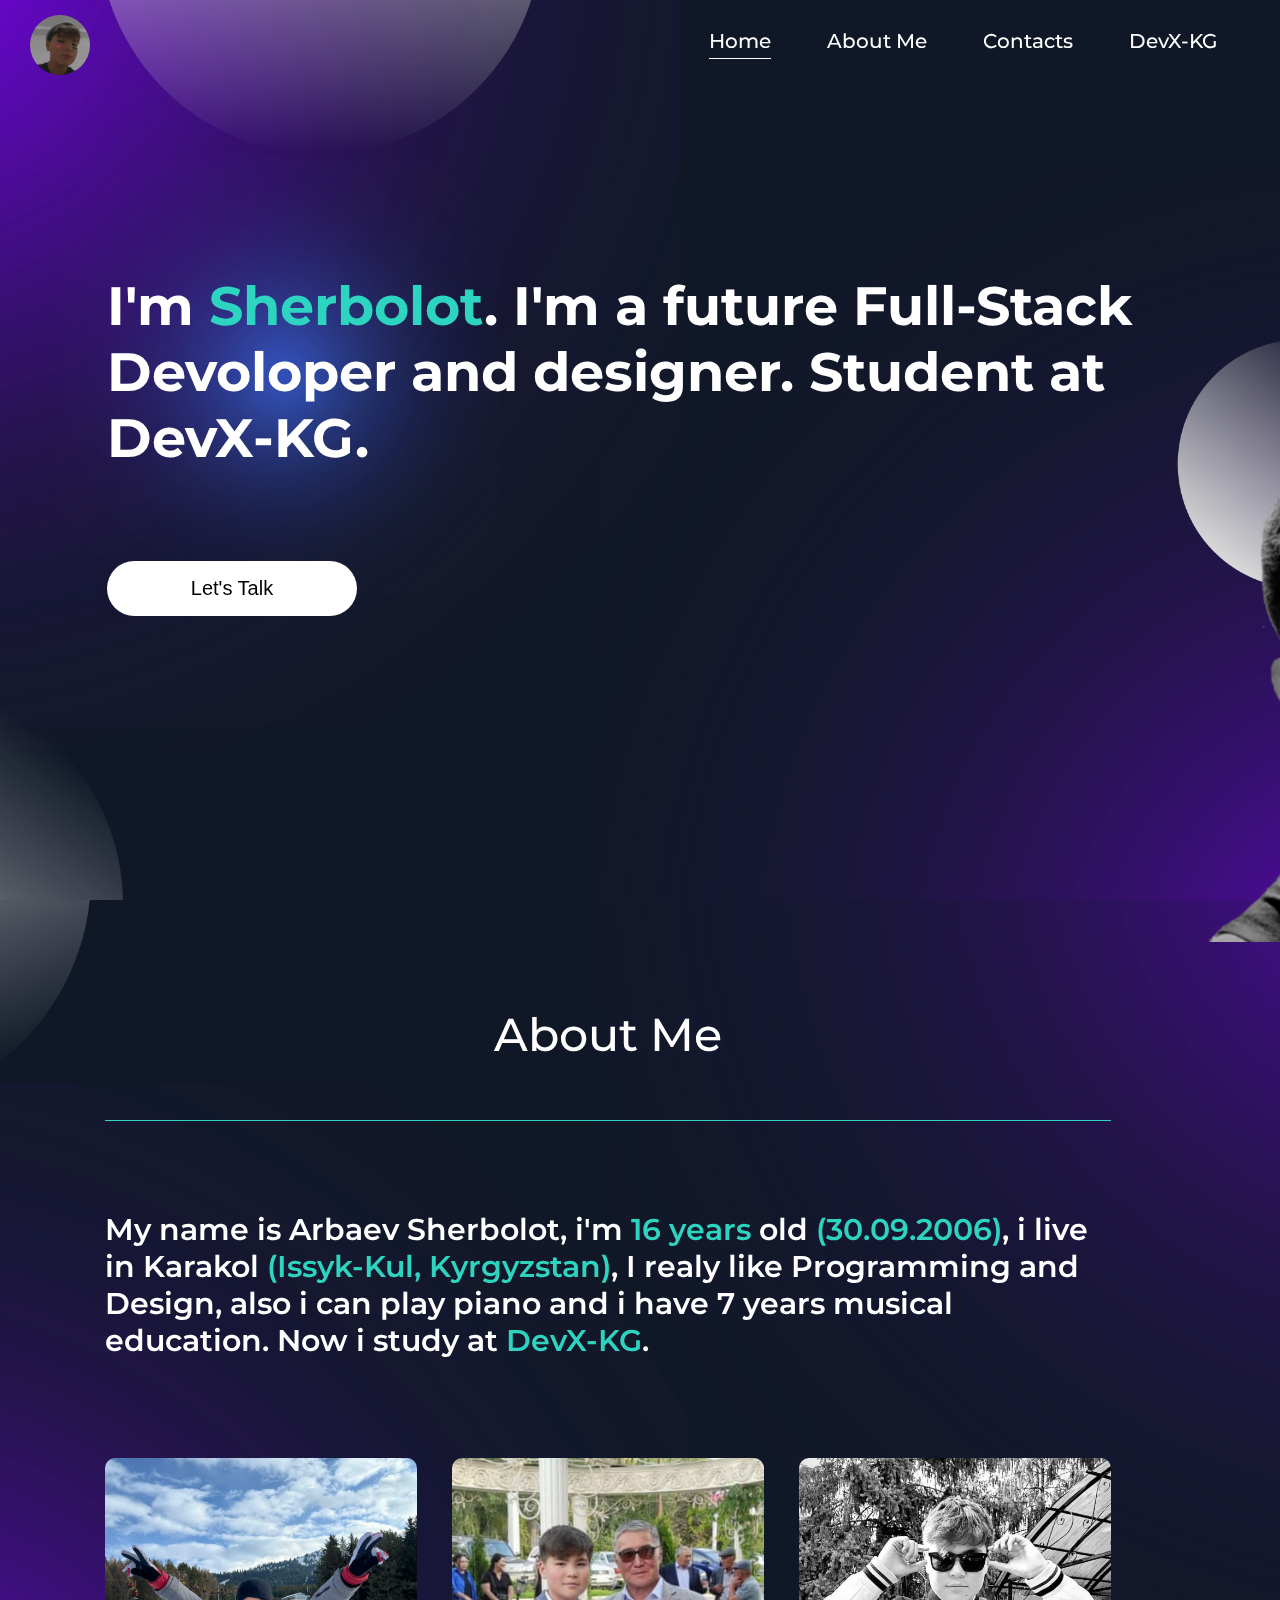
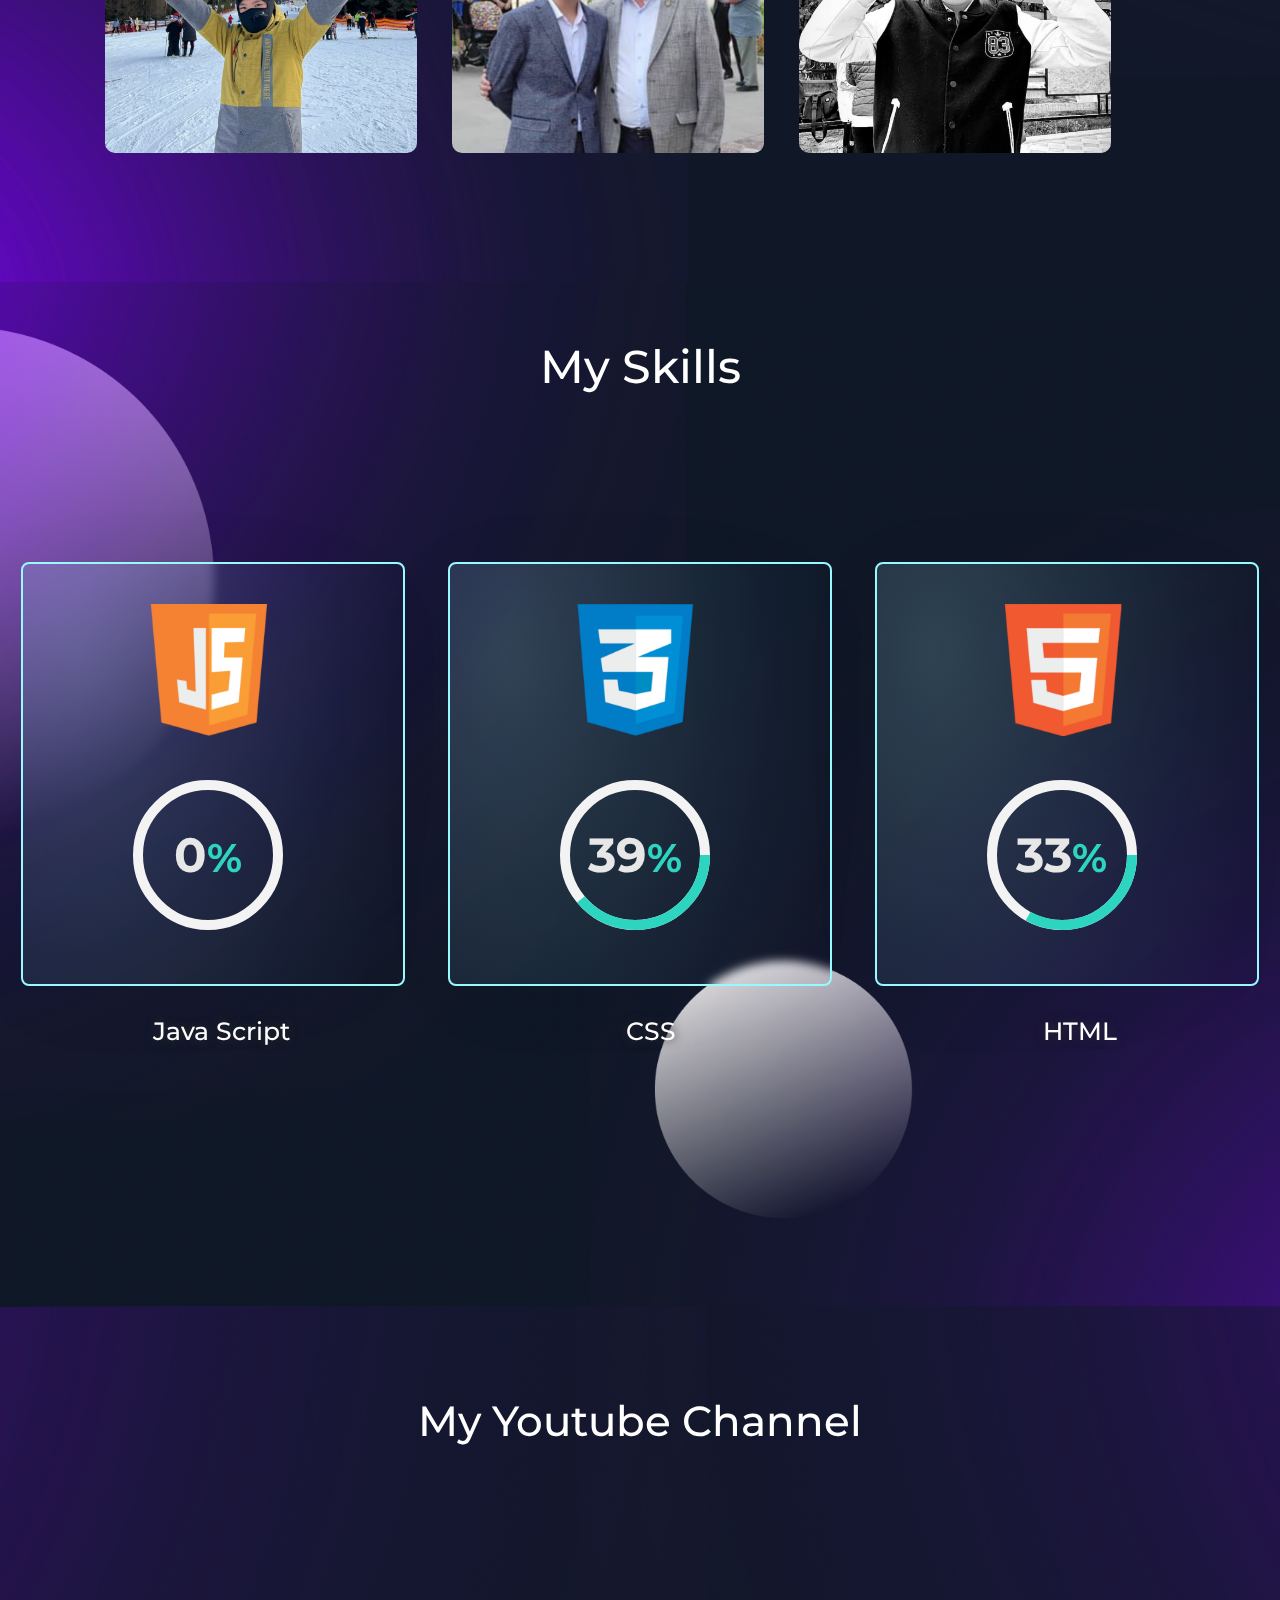
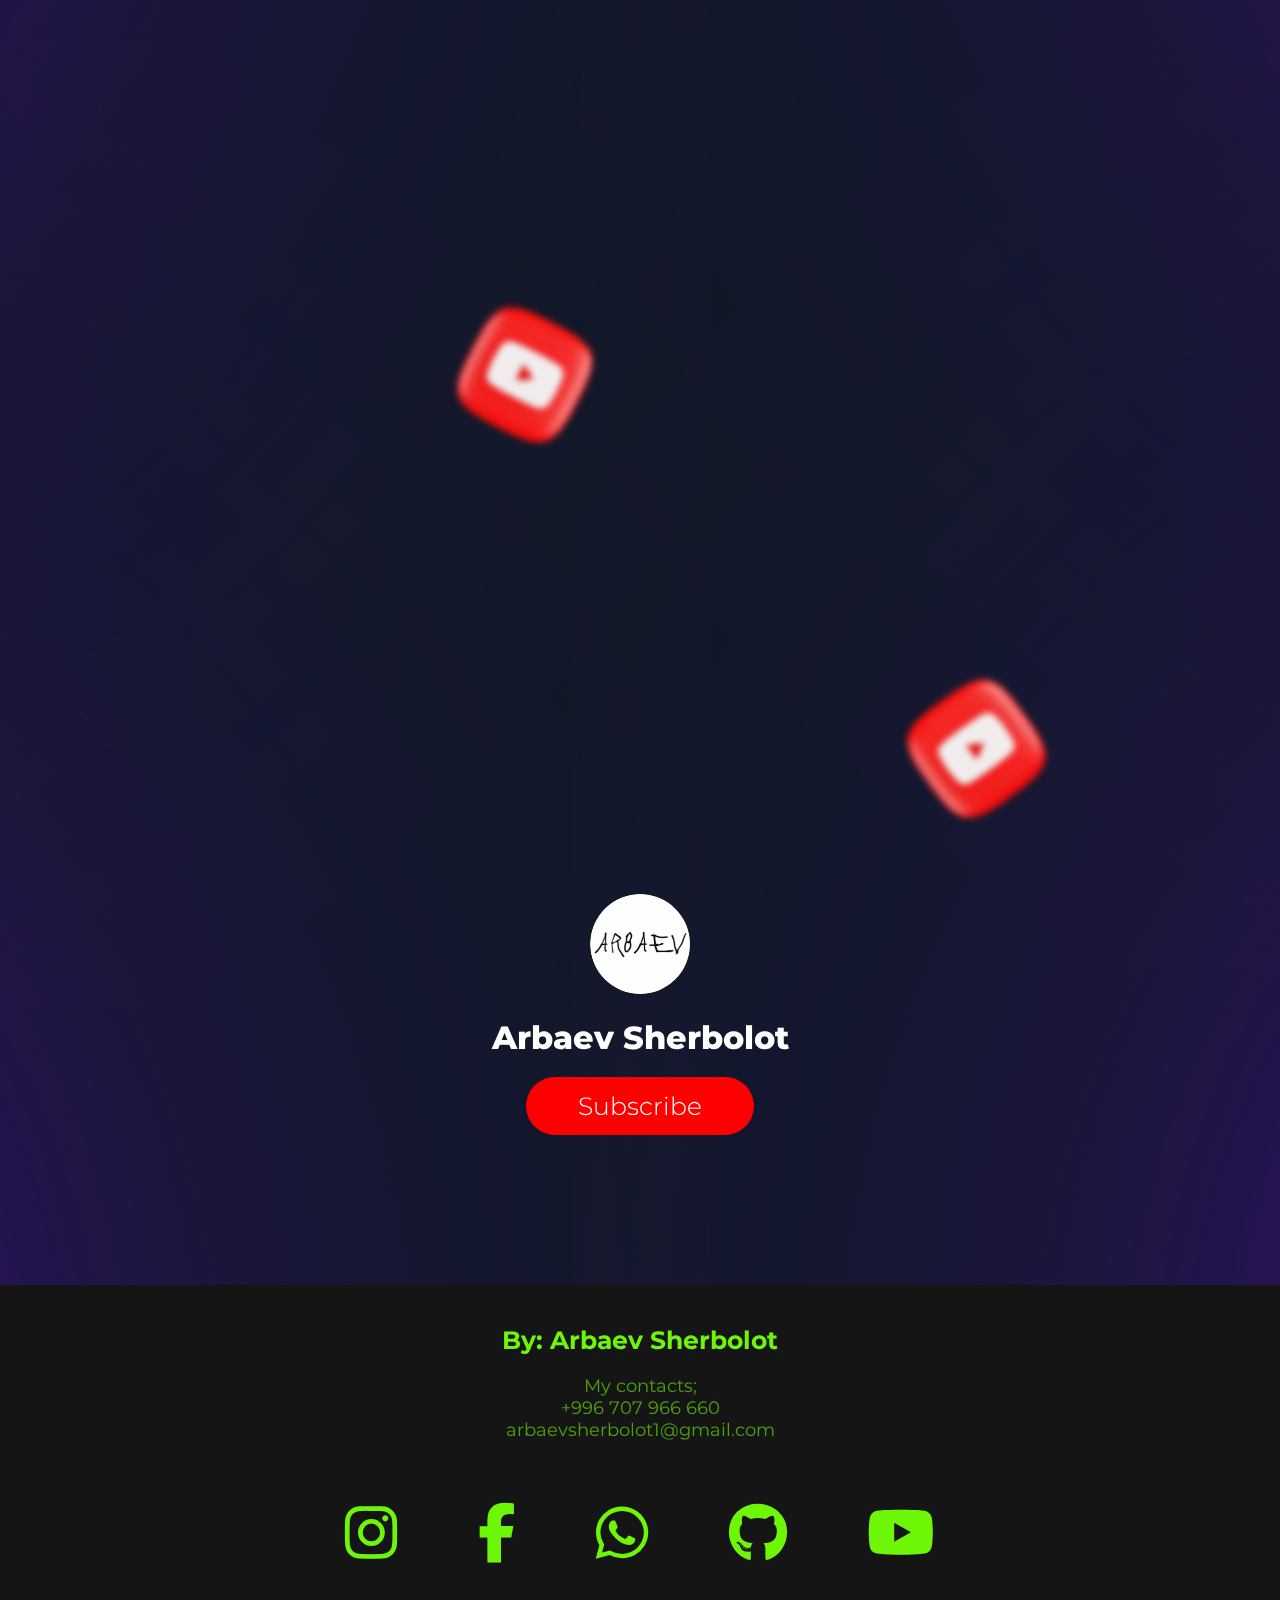
==== index.html @ b813a9f0 "alll" ====
<!DOCTYPE html>
<html lang="en">
  <head>
    <meta charset="UTF-8" />
    <meta http-equiv="X-UA-Compatible" content="IE=edge" />
    <meta name="viewport" content="width=device-width, initial-scale=1.0" />
    <title>HW-7/8</title>
    <link rel="preconnect" href="https://fonts.googleapis.com" />
    <link rel="preconnect" href="https://fonts.gstatic.com" crossorigin />
    <link
      href="https://fonts.googleapis.com/css2?family=Montserrat:wght@700&display=swap"
      rel="stylesheet" />
    <link rel="preconnect" href="https://fonts.googleapis.com" />
    <link rel="preconnect" href="https://fonts.gstatic.com" crossorigin />
    <link
      href="https://fonts.googleapis.com/css2?family=Montserrat&display=swap"
      rel="stylesheet" />
    <link rel="stylesheet" href="./Style.css" />
    <link
      rel="stylesheet"
      href="https://cdnjs.cloudflare.com/ajax/libs/font-awesome/6.2.0/css/all.min.css" />
      <link rel="website icon" type="png" href="./WebIcon.png">
  </head>
  <body>
    <main>
      <!-- Home Page -->
      <div class="home">
        <header class="header">
          <nav class="navbar">
            <a href="https://devx.kg/"
              ><img
                src="./About-img.jpg"
                class="logo-home"
                alt="Logo"
                width="60"
            /></a>
            <div class="burger-menu">
              <nav class="navigationBar">
                <div class="menuButton">
                  <div class="line"></div>
                  <div class="line"></div>
                  <div class="line"></div>
                  <div class="menu">
                    <ul>
                      <li><a href="#about">About Me</a></li>
                      <li><a href="./contacts.html">Contacts</a></li>
                      <li><a href="https://devx.kg/">DevX-KG</a></li>
                    </ul>
                  </div>
                </div>
              </nav>
            </div>
            <div class="menu2">
              <ul>
                <li><a id="Home" href="#">Home</a></li>
                <li><a href="#about">About Me</a></li>
                <li><a href="./contacts.html">Contacts</a></li>
                <li><a href="https://devx.kg/">DevX-KG</a></li>
              </ul>
            </div>
          </nav>
        </header>
        <div class="content">
          <h1>
            I'm <span>Sherbolot</span>. I'm a future Full-Stack <br />
            Devoloper and designer. Student at DevX-KG.
          </h1>
          <a href="https://wa.me/996707966660"
            ><button class="content-btn" type="button">Let's Talk</button></a
          >
        </div>
        <div class="SHER"><img src="./SHER-home.png" alt="SHER" /></div>
      </div>
      <!-- About section -->
      <section id="about" class="about">
        <div class="main-about">
          <div class="about-text">
            <h2>About Me</h2>
            <p>
              My name is Arbaev Sherbolot, i'm <span> 16 years</span> old
              <span> (30.09.2006)</span>, i live in Karakol
              <span> (Issyk-Kul, Kyrgyzstan)</span>, I realy like Programming
              and Design, also i can play piano and i have 7 years musical
              education. Now i study at <span> DevX-KG</span>.
            </p>
            <div class="about-card">
              <div class="card-about">
                <img src="./About-card-1.jpg" alt="1" width="312" />
              </div>

              <div class="card-reverse">
                <img src="./About-card-2.jpg" alt="2" width="312" />
              </div>

              <div class="card-about">
                <img src="./About-card-3.jpg" alt="3" width="312" />
              </div>
            </div>
          </div>
        </div>
      </section>
      <!-- Our service section-->
      <div class="container">
        <h2 class="Skills-h2">My Skills</h2>
        <div class="boxes">
          <div class="box">
            <div class="icon-box"><img src="./Card-1.png" alt="B1" /></div>

            <div class="percent">
              <svg>
                <circle cx="70" cy="70" r="70"></circle>
                <circle cx="70" cy="70" r="70"></circle>
              </svg>
              <div class="number">
                <h2>0<span class="percent-span">%</span></h2>
              </div>
            </div>
          </div>
          <div class="box">
            <div class="icon-box"><img src="./Card-2.png" alt="B2" /></div>
            <div class="percent-2">
              <svg>
                <circle cx="70" cy="70" r="70"></circle>
                <circle cx="70" cy="70" r="70"></circle>
              </svg>
              <div class="number">
                <h2>39<span class="percent-span">%</span></h2>
              </div>
            </div>
          </div>
          <div class="box">
            <div class="icon-box"><img src="./Card-3.png" alt="B3" /></div>
            <div class="percent-3">
              <svg>
                <circle cx="70" cy="70" r="70"></circle>
                <circle cx="70" cy="70" r="70"></circle>
              </svg>
              <div class="number">
                <h2>33<span class="percent-span">%</span></h2>
              </div>
            </div>
          </div>
        </div>
        <div class="box-title">
          <h1 class="BoxT-1">Java Script</h1>
          <h1 class="BoxT-2">CSS</h1>
          <h1 class="BoxT-3">HTML</h1>
        </div>
      </div>
      <!-- Youtube-video Section-->
      <section class="youtube">
        <div class="title-youtube"><h2>My youtube channel</h2></div>
        <div class="video-youtube">
          <iframe
            width="560"
            height="305"
            src="https://www.youtube.com/embed/P5Ilc4d3ylo"
            title="YouTube video player"
            frameborder="0"
            allow="accelerometer; autoplay; clipboard-write; encrypted-media; gyroscope; picture-in-picture"
            allowfullscreen>
          </iframe>
          <iframe
            width="540"
            height="305"
            src="https://www.youtube.com/embed/CfHSdW8OrgI"
            title="YouTube video player"
            frameborder="0"
            allow="accelerometer; autoplay; clipboard-write; encrypted-media; gyroscope; picture-in-picture"
            allowfullscreen></iframe>
        </div>
        <div class="account-youtube">
          <div class="logo-youtube">
            <img src="./YouTube-Logo.png" alt="" />
          </div>
          <h1>Arbaev Sherbolot</h1>
          <div class="subscribe">
            <a
              href="https://www.youtube.com/channel/UC79A2lzPbfvypsQNkQ20J0g/videos"
              >Subscribe</a
            >
          </div>
        </div>
      </section>
      <!-- Footer end -->
      <footer>
        <div class="footer-content">
          <div class="footer-title">
            <h2>By: Arbaev Sherbolot</h2>
            <p>
              My contacts; <br />
              +996 707 966 660 <br />
              arbaevsherbolot1@gmail.com
            </p>
          </div>
          <div class="social-media">
            <a href="https://www.instagram.com/thearbaev/"
              ><i class="fab fa-instagram"></i
            ></a>
            <a href="https://www.facebook.com/sherbolot.arbaev/"
              ><i class="fab fa-facebook-f"></i
            ></a>
            <a href="https://wa.me/996707966660"
              ><i class="fab fa-whatsapp"></i
            ></a>
            <a href="https://github.com/Sherbo1ot"
              ><i class="fab fa-github"></i
            ></a>
            <a
              href="https://www.youtube.com/channel/UC79A2lzPbfvypsQNkQ20J0g/videos"
              ><i class="fab fa-youtube"></i
            ></a>
          </div>
        </div>
      </footer>
    </main>
  </body>
</html>
---- Style.css ----
::-webkit-scrollbar {
  width: 10px
}

::-webkit-scrollbar-track {
  background-color: #212529;
  box-shadow: 0px 5px 10px red
}

::-webkit-scrollbar-thumb {
  background: linear-gradient(to bottom, rgb(139, 68, 255), #11d9bb);
  border-radius: 10px;
}

* {
  margin: 0;
  padding: 0;
}

html {
  overflow-y: scroll;
  scroll-behavior: smooth;
}

main {
  flex-wrap: wrap;
  box-sizing: border-box;
  margin: 0 auto;
}

.home {
  width: 100%;
  height: 100vh;
  background-image: url(./BG.jpg);
  background-position: center;
  background-repeat: no-repeat;
  background-size: cover;
}

.logo-home {
  border-radius: 50%;
  position: fixed;
  top: 15px;
  left: 30px;
  z-index: 1000;
}

.menu2 {
  font-family: 'Montserrat';
  font-style: normal;
  font-weight: 500;
  font-size: 24px;
}

#Home {
  border-bottom: 1px solid white;
  padding-bottom: 5px;
}

.header {
  overflow: hidden;
  width: 100%;
  position: relative;
}

.SHER {
  position: absolute;
  left: 1070px;
  top: 342px;
}

.SHER img {
  width: 600px;
  height: 600px;

}

nav {
  display: flex;
  align-items: center;
  justify-content: space-between;
  padding-top: 15px;
  padding-bottom: 15px;
  padding-left: 5%;
  padding-right: 3%;
}

nav ul li {
  list-style-type: none;
  display: inline-block;
  padding: 10px 25px;
}

nav ul li a {
  text-decoration: none;
  border-bottom: none;
  text-transform: capitalize;
  color: white;
  font-size: 20px;
  transition: .6s;
}

nav ul li a:hover {
  color: rgba(45, 212, 191, 1);
  border-bottom: 1px solid rgba(45, 212, 191, 1);
}

.content {
  position: absolute;
  left: 107px;
  top: 273px;
  width: 1097px;
  height: 140px;
  flex-wrap: wrap;
  flex-direction: column;
}

.content h1 {
  color: white;
  font-size: 54px;
  font-family: 'Montserrat';
  line-height: 66px;
  font-weight: 700;
}

.content-btn {
  margin-top: 90px;
  background-color: #fff;
  width: 250px;
}

.content-btn a {
  text-decoration: none;
  font-size: 28px;
  color: #000;
}

.about {
  width: 100%;
  height: 982px;
  background-image: url(./BG-About.jpg);
  background-position: center;
  background-repeat: no-repeat;
  background-size: cover;
  background-color: rgb(41, 41, 41);
}

.logo-man {
  width: 300px;
  height: auto;
  border-radius: 50%;
  margin-bottom: 20px;
}

.main-about {
  max-width: 95%;
  display: flex;
  align-items: center;
  justify-content: center;
  flex-direction: column;
}

.about-text h2 {
  color: white;
  margin-top: 100px;
  margin-bottom: 90px;
  font-size: 46px;
  line-height: 70px;
  font-family: 'Montserrat';
  font-weight: 500;
  text-align: center;
  text-transform: capitalize;
  padding-bottom: 50px;
  border-bottom: 0.3px solid #2DD4BF;
}

.about-text p {
  width: 1006px;
  height: 157px;
  color: white;
  font-size: 30px;
  font-family: 'Montserrat';
  font-weight: 600;
}

.about-card {
  padding-top: 90px;
  display: flex;
  justify-content: space-between;
  flex-wrap: wrap;
}

.Skills-h2 {
  color: white;
  margin-bottom: 100px;
  font-size: 46px;
  line-height: 70px;
  font-family: 'Montserrat';
  font-weight: 500;
  text-align: center;
  text-transform: capitalize;
  padding-top: 50px;
}

.card-reverse img {
  border-radius: 10px;
  animation-direction: alternate-reverse;
  animation-name: SHER;
  animation-iteration-count: infinite;
  animation-duration: 1s;
}

.card-about img {
  border-radius: 10px;
  animation-direction: alternate;
  animation-name: SHER;
  animation-iteration-count: infinite;
  animation-duration: 1s;
}

@keyframes SHER {
  0% {
    transform: translateY(-10%);
  }

  25% {
    transform: translateY(-7%);
  }

  50% {
    transform: translateY(-5%);
  }

  75% {
    transform: translateY(-3%);
  }

  100% {
    transform: translateY(-0);
  }
}

button {
  color: black;
  text-decoration: none;
  border-radius: 30px;
  border: 2px solid transparent;
  padding: 14px 30px;
  font-size: 20px;
  transition: .5s;
}

button:hover {
  background-color: transparent;
  border: 2px solid rgba(45, 212, 191, 1);
  cursor: pointer;
  color: white;
}

.container {
  background-image: url(./BG-BOXES.png);
  background-position: center;
  background-repeat: no-repeat;
  background-size: cover;
}

.boxes {
  display: flex;
  justify-content: space-around;
  align-items: center;
  flex-wrap: wrap;
}

.box {
  width: 300px;
  height: 350px;
  margin-top: 60px;
  padding: 10px 40px 60px;
  transition: 1s;
  background: radial-gradient(90.16% 143.01% at 15.32% 21.04%, rgba(165, 239, 255, 0.2) 0%, rgba(110, 191, 244, 0.0447917) 77.08%, rgba(70, 144, 213, 0) 100%);
  background-blend-mode: overlay, normal;
  filter: drop-shadow(2px 16px 50px rgba(0, 0, 0, 0.09));
  backdrop-filter: blur(5px);
  border: 2px solid rgba(152, 249, 255, 1);
  border-radius: 8px;
  position: relative;
}

.box:hover {
  box-shadow: 0 0 50px rgb(255, 0, 255);
}

.box .percent {
  position: relative;
  width: 150px;
  height: 150px;
  margin-left: 70px;
  margin-top: 40px;
}

.box .percent svg {
  position: relative;
  width: 150px;
  height: 150px;
}

.box .percent svg circle {
  width: 150px;
  height: 150px;
  fill: none;
  stroke-width: 10;
  stroke: #000;
  transform: translate(5px, 5px);
  stroke-dasharray: 440;
  stroke-dashoffset: 440;
}

.box .percent svg circle:nth-child(1) {
  stroke-dashoffset: 0;
  stroke: #f3f3f3;

}

.box .percent svg circle:nth-child(2) {
  stroke-dashoffset: calc(440 - (440 * 0) / 100);
  stroke: rgba(45, 212, 191, 1);
}

.box .percent .number {
  position: absolute;
  top: 0;
  left: 0;
  width: 100%;
  height: 100%;
  display: flex;
  justify-content: center;
  align-items: center;
  color: rgb(231, 231, 231);
}

.box .percent .number h2 {
  font-size: 48px;
  font-family: 'Montserrat';
}

.percent-span {
  font-size: 40px;
  color: rgba(45, 212, 191, 1);
}


.box .percent-2 {
  position: relative;
  width: 150px;
  height: 150px;
  margin-left: 70px;
  margin-top: 40px;
}

.box .percent-2 svg {
  position: relative;
  width: 150px;
  height: 150px;
}

.box .percent-2 svg circle {
  width: 150px;
  height: 150px;
  fill: none;
  stroke-width: 10;
  stroke: #000;
  transform: translate(5px, 5px);
  stroke-dasharray: 440;
  stroke-dashoffset: 440;
}

.box .percent-2 svg circle:nth-child(1) {
  stroke-dashoffset: 0;
  stroke: #f3f3f3;

}

.box .percent-2 svg circle:nth-child(2) {
  stroke-dashoffset: calc(440 - (440 * 39) / 100);
  stroke: rgba(45, 212, 191, 1);
}

.box .percent-2 .number {
  position: absolute;
  top: 0;
  left: 0;
  width: 100%;
  height: 100%;
  display: flex;
  justify-content: center;
  align-items: center;
  color: rgb(231, 231, 231);
}

.box .percent-2 .number h2 {
  font-size: 48px;
  font-family: 'Montserrat';
}

.percent-2-span {
  font-size: 40px;
  color: rgba(45, 212, 191, 1);
}


.box .percent-3 {
  position: relative;
  width: 150px;
  height: 150px;
  margin-left: 70px;
  margin-top: 40px;
}

.box .percent-3 svg {
  position: relative;
  width: 150px;
  height: 150px;
}

.box .percent-3 svg circle {
  width: 150px;
  height: 150px;
  fill: none;
  stroke-width: 10;
  stroke: #000;
  transform: translate(5px, 5px);
  stroke-dasharray: 440;
  stroke-dashoffset: 440;
}

.box .percent-3 svg circle:nth-child(1) {
  stroke-dashoffset: 0;
  stroke: #f3f3f3;

}

.box .percent-3 svg circle:nth-child(2) {
  stroke-dashoffset: calc(440 - (440 * 33) / 100);
  stroke: rgba(45, 212, 191, 1);
}

.box .percent-3 .number {
  position: absolute;
  top: 0;
  left: 0;
  width: 100%;
  height: 100%;
  display: flex;
  justify-content: center;
  align-items: center;
  color: rgb(231, 231, 231);
}

.box .percent-3 .number h2 {
  font-size: 48px;
  font-family: 'Montserrat';
}

.percent-3-span {
  font-size: 40px;
  color: rgba(45, 212, 191, 1);
}

.icon-box img {
  width: 132px;
  margin-left: 80px;
  margin-top: 30px;
}

.box-title {
  display: flex;
  align-items: center;
  justify-content: space-around;
  margin-top: 30px;
  padding-bottom: 260px;
}

.box-title h1 {
  font-size: 25px;
  font-weight: 500;
  font-family: 'Montserrat';
  color: white;
  padding-right: 50px;
  text-shadow: 0 0 10px rgb(47, 47, 47);
}

.BoxT-1 {
  padding-left: 40px;
}

.BoxT-3 {
  padding-left: 90px;
}

.BoxT-2 {
  padding-left: 60px;
}

footer {
  background-color: #151515;
  width: 100%;
  height: 100%;
}

.footer-content {
  padding: 40px 0 40px 0;
}

.footer-title {
  text-align: center;
  padding-bottom: 20px;
  font-family: 'Montserrat';
}

.footer-title h2 {
  font-size: 25px;
  padding-bottom: 20px;
  color: rgb(110, 246, 7);
}

.footer-title p {
  font-size: 18px;
  color: rgba(111, 246, 7, 0.623);
}

.social-media {
  font-size: 60px;
  display: flex;
  justify-content: center;
  align-items: center;
}

.social-media a {
  padding: 40px;
  color: rgb(110, 246, 7);
  transition: .5s;
}

.social-media a:hover {
  color: #2DD4BF;
}

span {
  color: rgba(45, 212, 191, 1);
}

.burger-menu a:hover {
  color: rgba(45, 212, 191, 1);
}

.burger-menu a {
  text-decoration: none;
  font-size: 4em;
  color: white;
  transition: .4s;
}

.burger-menu {
  position: fixed;
  top: 0;
  left: 30px;
  z-index: 1000;
}

.menuButton {
  height: 50px;
  width: 50px;
  margin: 12.5px;
  display: flex;
  flex-direction: column;
  justify-content: space-around;
}

.menu {
  left: 0;
  bottom: 100%;
  position: fixed;
  height: 200px;
  width: 100vw;
  background-color: rgba(0, 0, 0, 0.592);
  transition: 1s;
}

.navigationBar {
  background-color:
    rgba(255, 255, 255, 0);
}

.menuButton:hover .menu {
  bottom: calc(100% - 200px);
  box-shadow: 0 0 90px rgb(183, 0, 255);
}

.menu ul {
  display: flex;
  flex-direction: column;
  justify-content: center;
  align-items: center;
}

.menu li {
  list-style-type: none;
}

.menu a {
  text-decoration: none;
  color: white;
  font-family: 'Montserrat', sans-serif;
  font-size: 30px;
  transition: 0.4s;
}

ul li a:hover {
  color: rgba(45, 212, 191, 1);
}

.youtube {
  background-image: url(./BG-Youtube.png);
  background-position: center;
  background-repeat: no-repeat;
  background-size: cover;
  display: flex;
  justify-content: center;
  align-items: center;
  flex-direction: column;
}

.video-youtube iframe {
  padding: 80px;
}

.logo-youtube img {
  border-radius: 50%;
  width: 100px;
}

.account-youtube h1 {
  color: white;
  font-family: 'Montserrat';
  font-weight: 800;
  padding-top: 20px;
}

.account-youtube {
  display: flex;
  justify-content: center;
  align-items: center;
  flex-direction: column;
  margin-bottom: 150px;
}

.subscribe {
  margin-top: 20px;
  width: 200px;
  background-color: red;
  border-radius: 50px;
  padding: 14px;
  text-align: center;
  transition: .5s;
}

.subscribe:hover {
  background-color: rgb(207, 0, 0);
}

.subscribe a {
  color: white;
  font-size: 25px;
  font-family: 'Montserrat';
  font-weight: 300;
  text-decoration: none;
}

.title-youtube h2 {
  color: white;
  margin-bottom: 100px;
  font-size: 42px;
  line-height: 70px;
  font-family: 'Montserrat';
  font-weight: 500;
  text-align: center;
  text-transform: capitalize;
  padding-top: 80px;
}
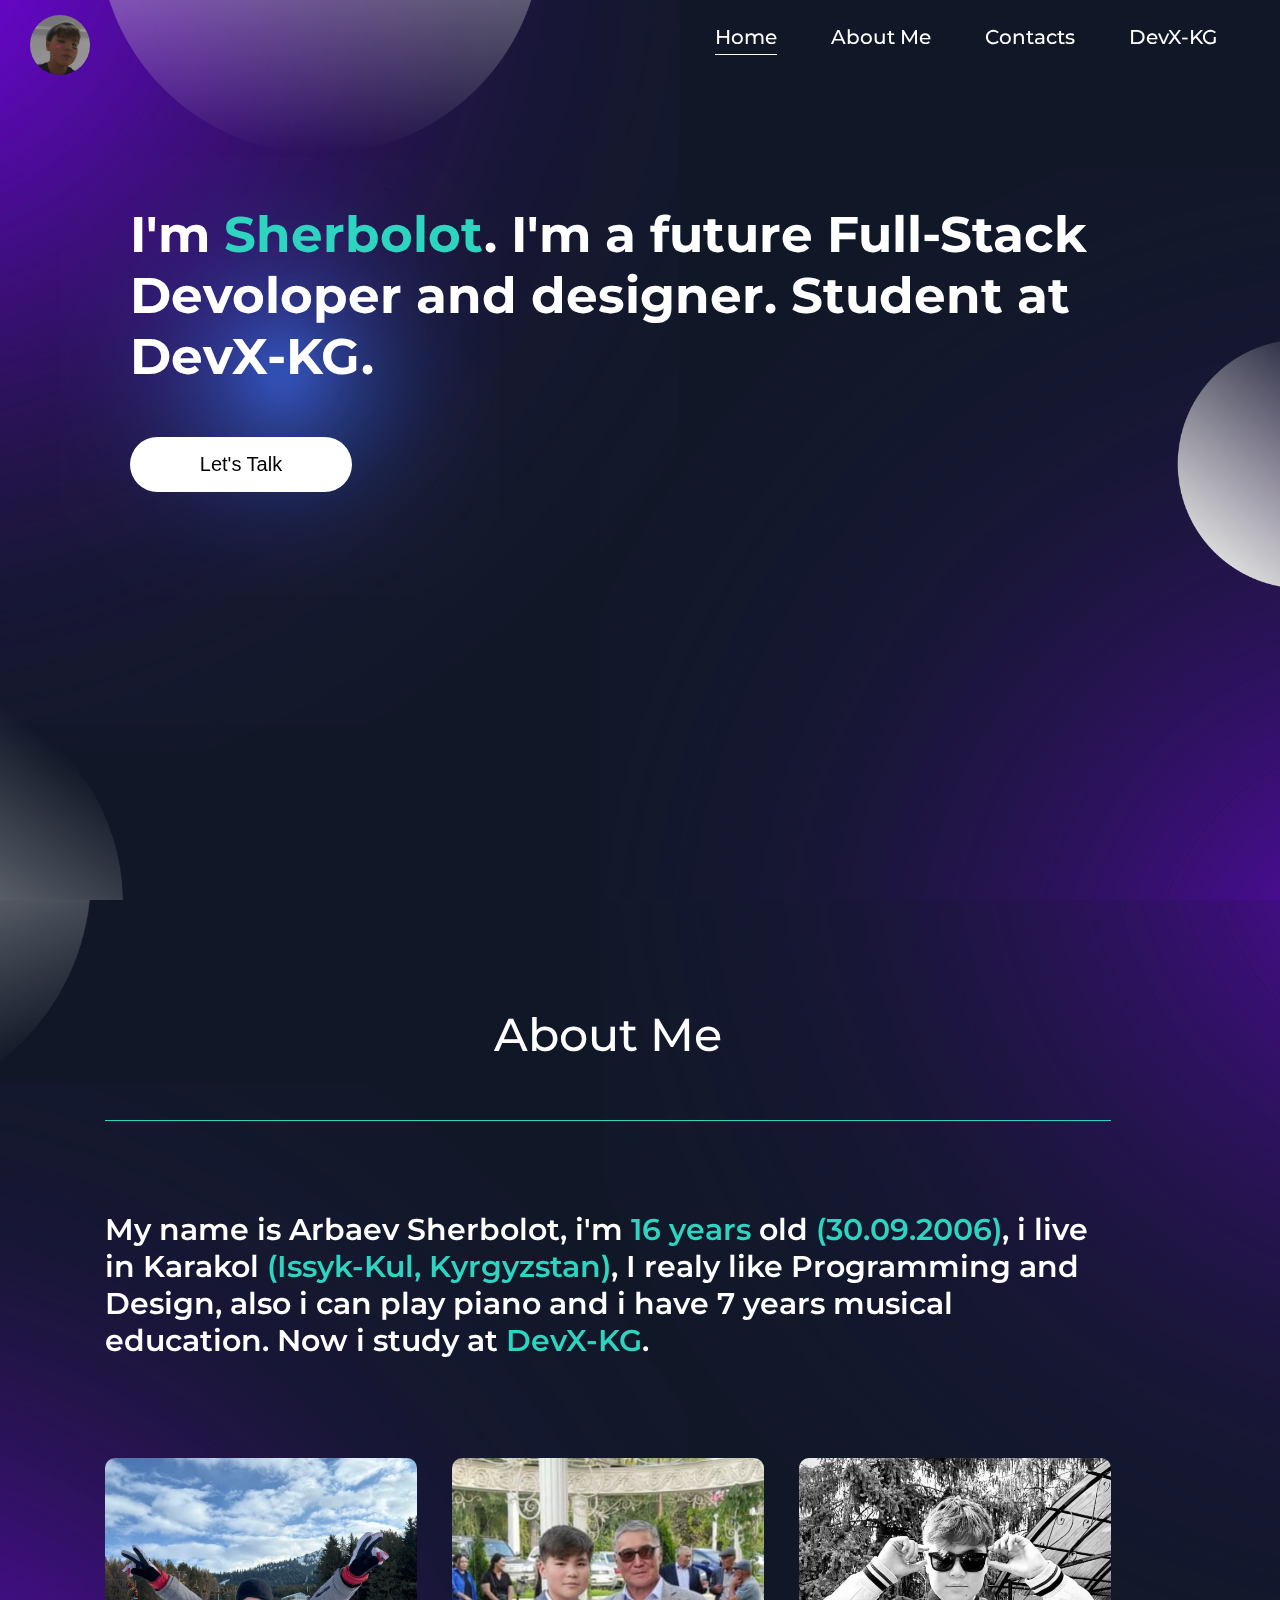
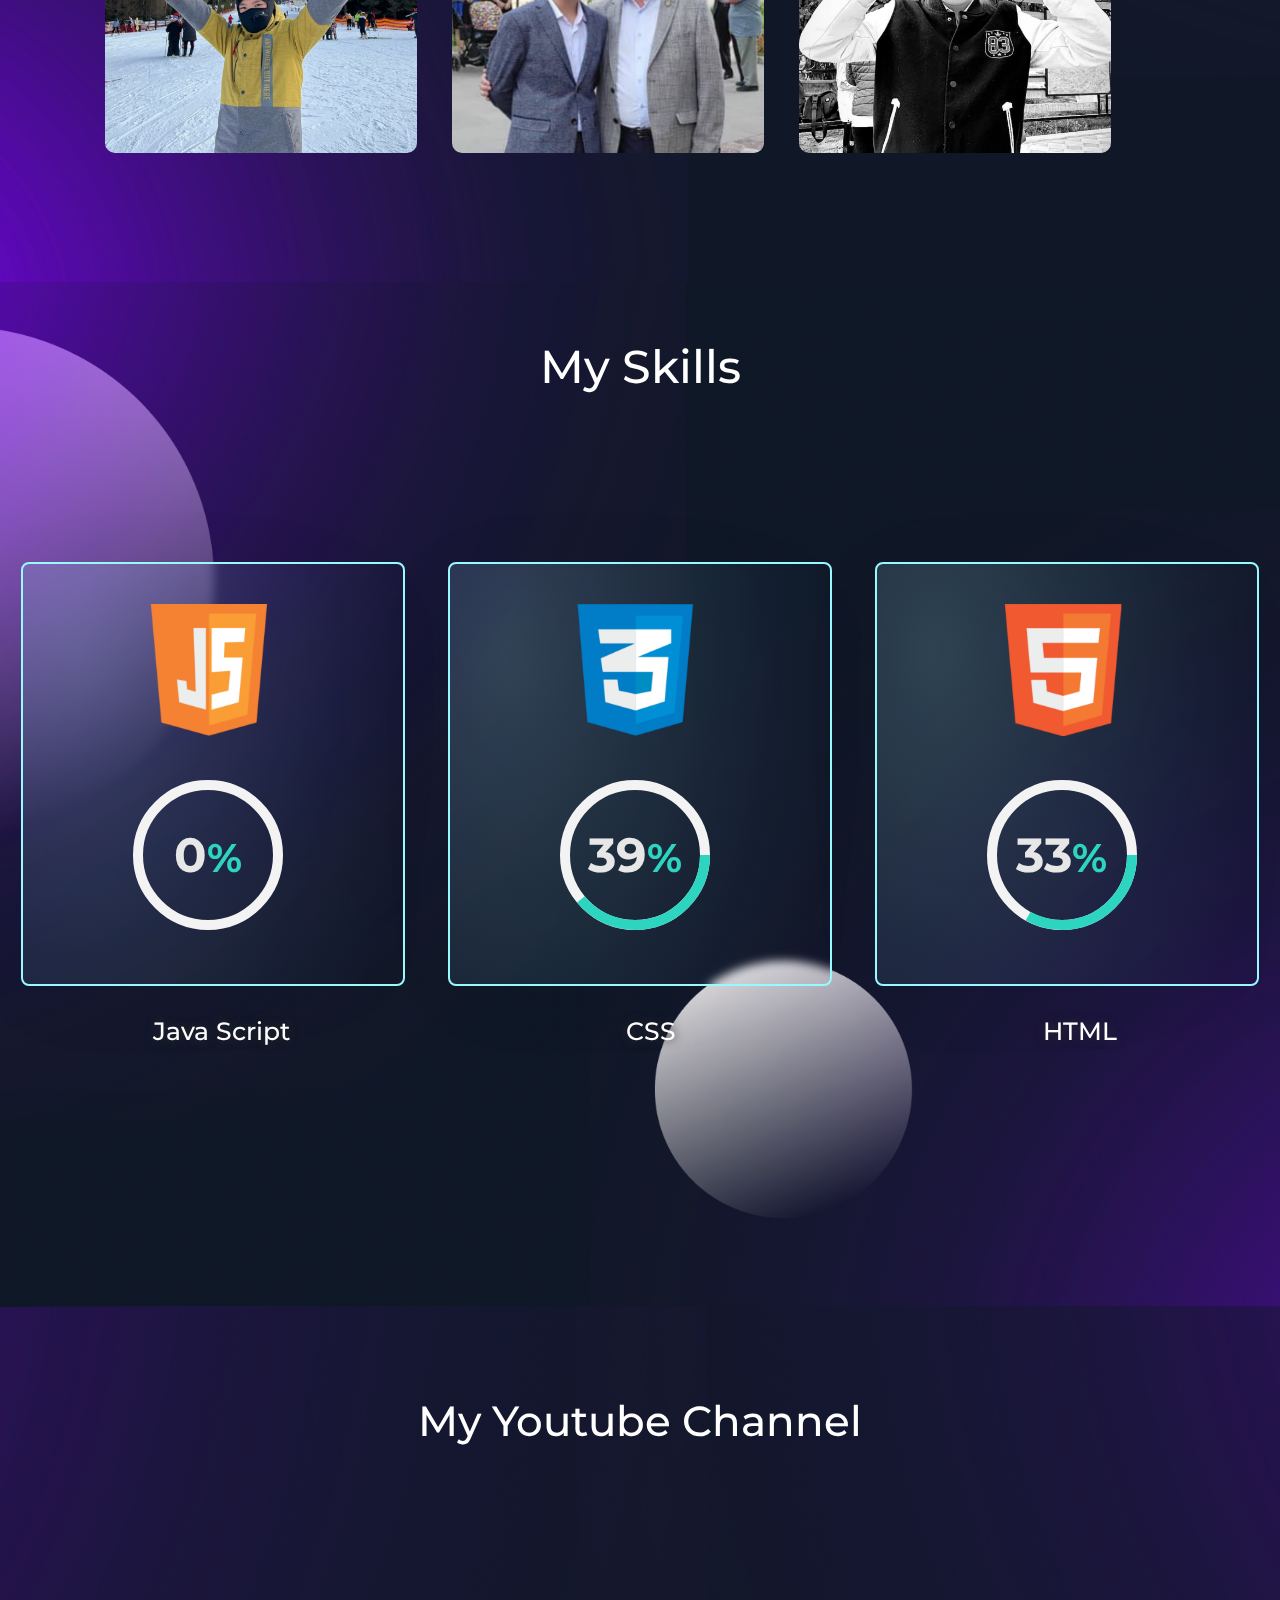
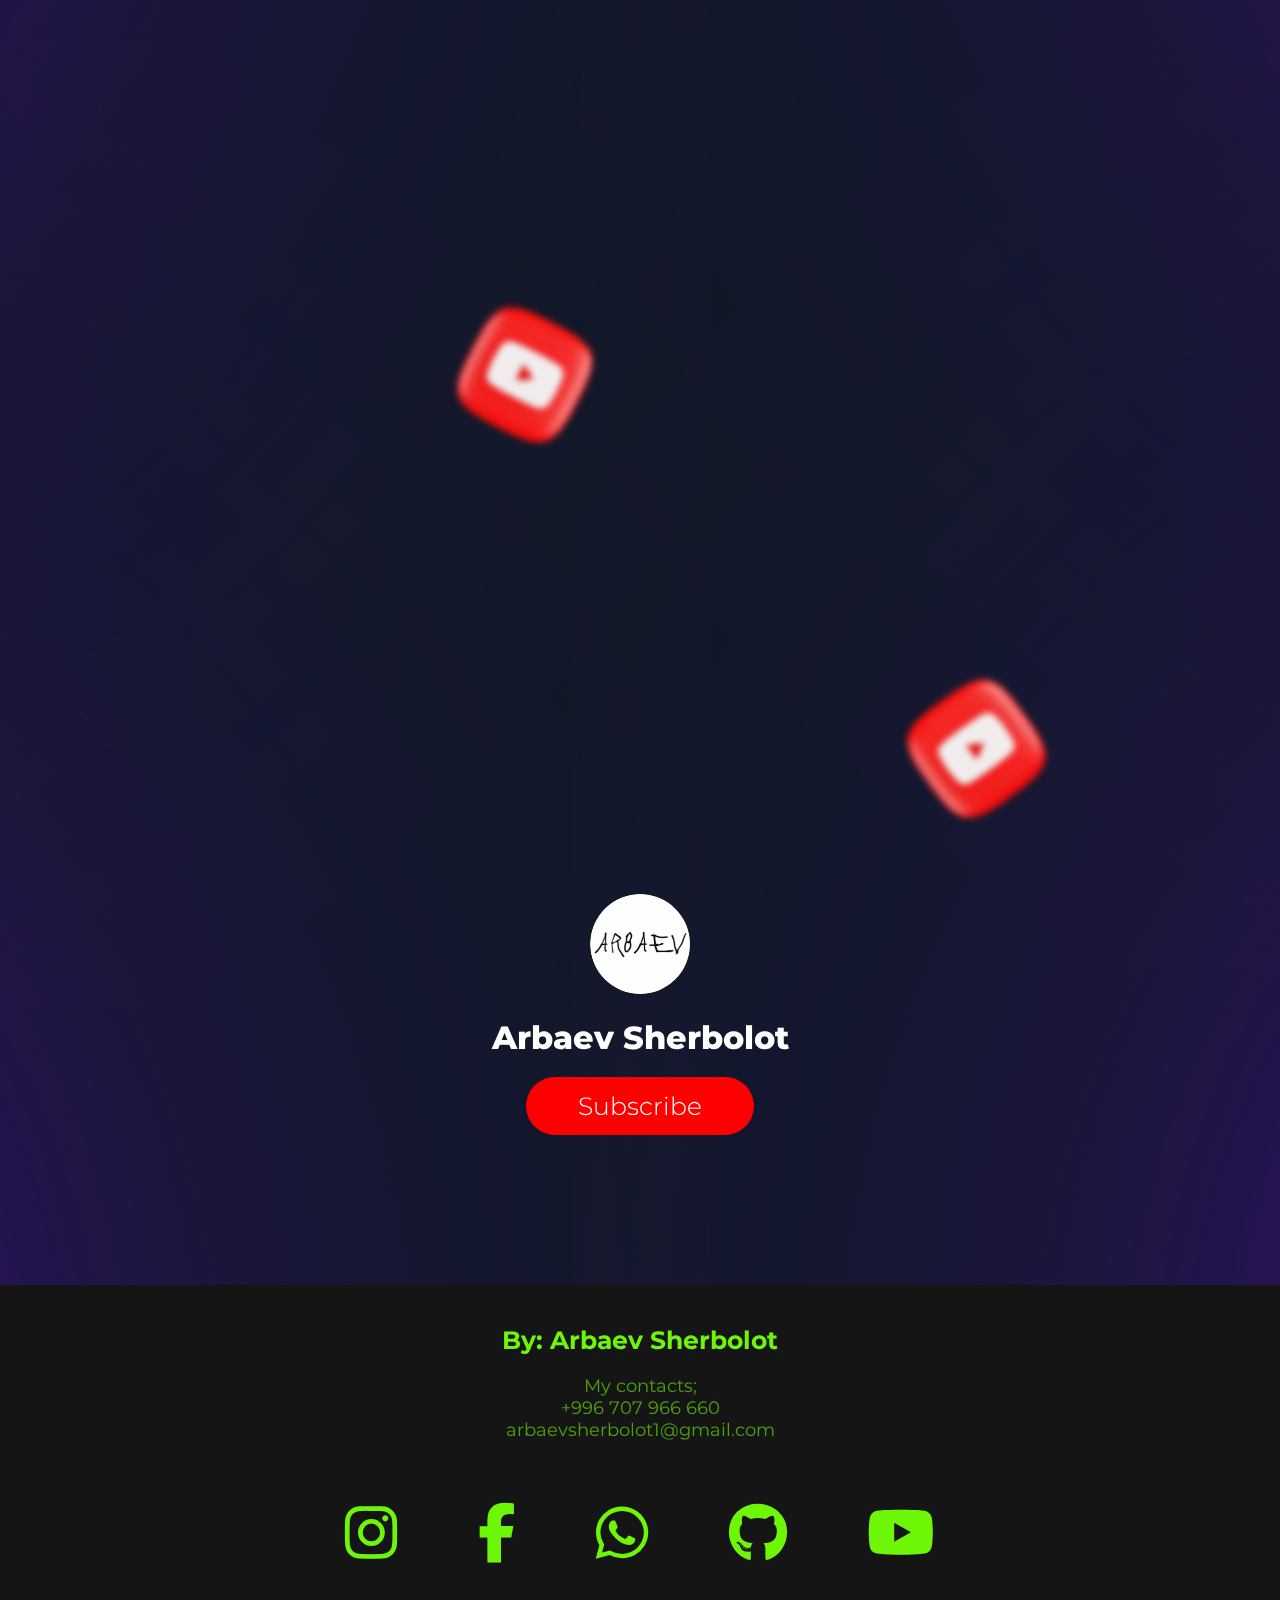
==== commit 4a55e5c1: "added media" ====
--- a/index.html
+++ b/index.html
@@ -19,7 +19,7 @@
     <link
       rel="stylesheet"
       href="https://cdnjs.cloudflare.com/ajax/libs/font-awesome/6.2.0/css/all.min.css" />
-      <link rel="website icon" type="png" href="./WebIcon.png">
+    <link rel="website icon" type="png" href="./WebIcon.png" />
   </head>
   <body>
     <main>
@@ -69,7 +69,6 @@
             ><button class="content-btn" type="button">Let's Talk</button></a
           >
         </div>
-        <div class="SHER"><img src="./SHER-home.png" alt="SHER" /></div>
       </div>
       <!-- About section -->
       <section id="about" class="about">
--- a/Style.css
+++ b/Style.css
@@ -49,7 +49,6 @@
   font-family: 'Montserrat';
   font-style: normal;
   font-weight: 500;
-  font-size: 24px;
 }
 
 #Home {
@@ -58,21 +57,8 @@
 }
 
 .header {
-  overflow: hidden;
   width: 100%;
   position: relative;
-}
-
-.SHER {
-  position: absolute;
-  left: 1070px;
-  top: 342px;
-}
-
-.SHER img {
-  width: 600px;
-  height: 600px;
-
 }
 
 nav {
@@ -106,33 +92,69 @@
 }
 
 .content {
-  position: absolute;
-  left: 107px;
-  top: 273px;
-  width: 1097px;
-  height: 140px;
-  flex-wrap: wrap;
-  flex-direction: column;
+  max-width: 1300px;
+  padding-top: 200px;
+  margin: auto;
 }
 
 .content h1 {
   color: white;
-  font-size: 54px;
-  font-family: 'Montserrat';
-  line-height: 66px;
+  font-size: 50px;
+  font-family: 'Montserrat';
   font-weight: 700;
+  padding-bottom: 50px;
 }
 
 .content-btn {
-  margin-top: 90px;
   background-color: #fff;
-  width: 250px;
+  width: 222px;
+  margin-bottom: 10px;
 }
 
 .content-btn a {
   text-decoration: none;
   font-size: 28px;
   color: #000;
+}
+
+@media (max-width: 1300px) {
+  .content {
+    padding: 130px;
+  }
+}
+
+@media (max-width: 900px) {
+  .content-btn {
+    margin-left: 50px;
+  }
+
+  .content {
+    padding-top: 130px;
+  }
+
+  .content h1 {
+    font-size: 50px;
+    padding: 50px;
+  }
+
+  nav ul li a {
+    font-size: 20px;
+  }
+}
+
+@media (max-width: 750px) {
+  nav ul li a {
+    font-size: 15px;
+  }
+
+  .content h1 {
+    font-size: 38px;
+    padding-top: 150px;
+  }
+
+  .menu2 {
+    display: none;
+  }
 }
 
 .about {
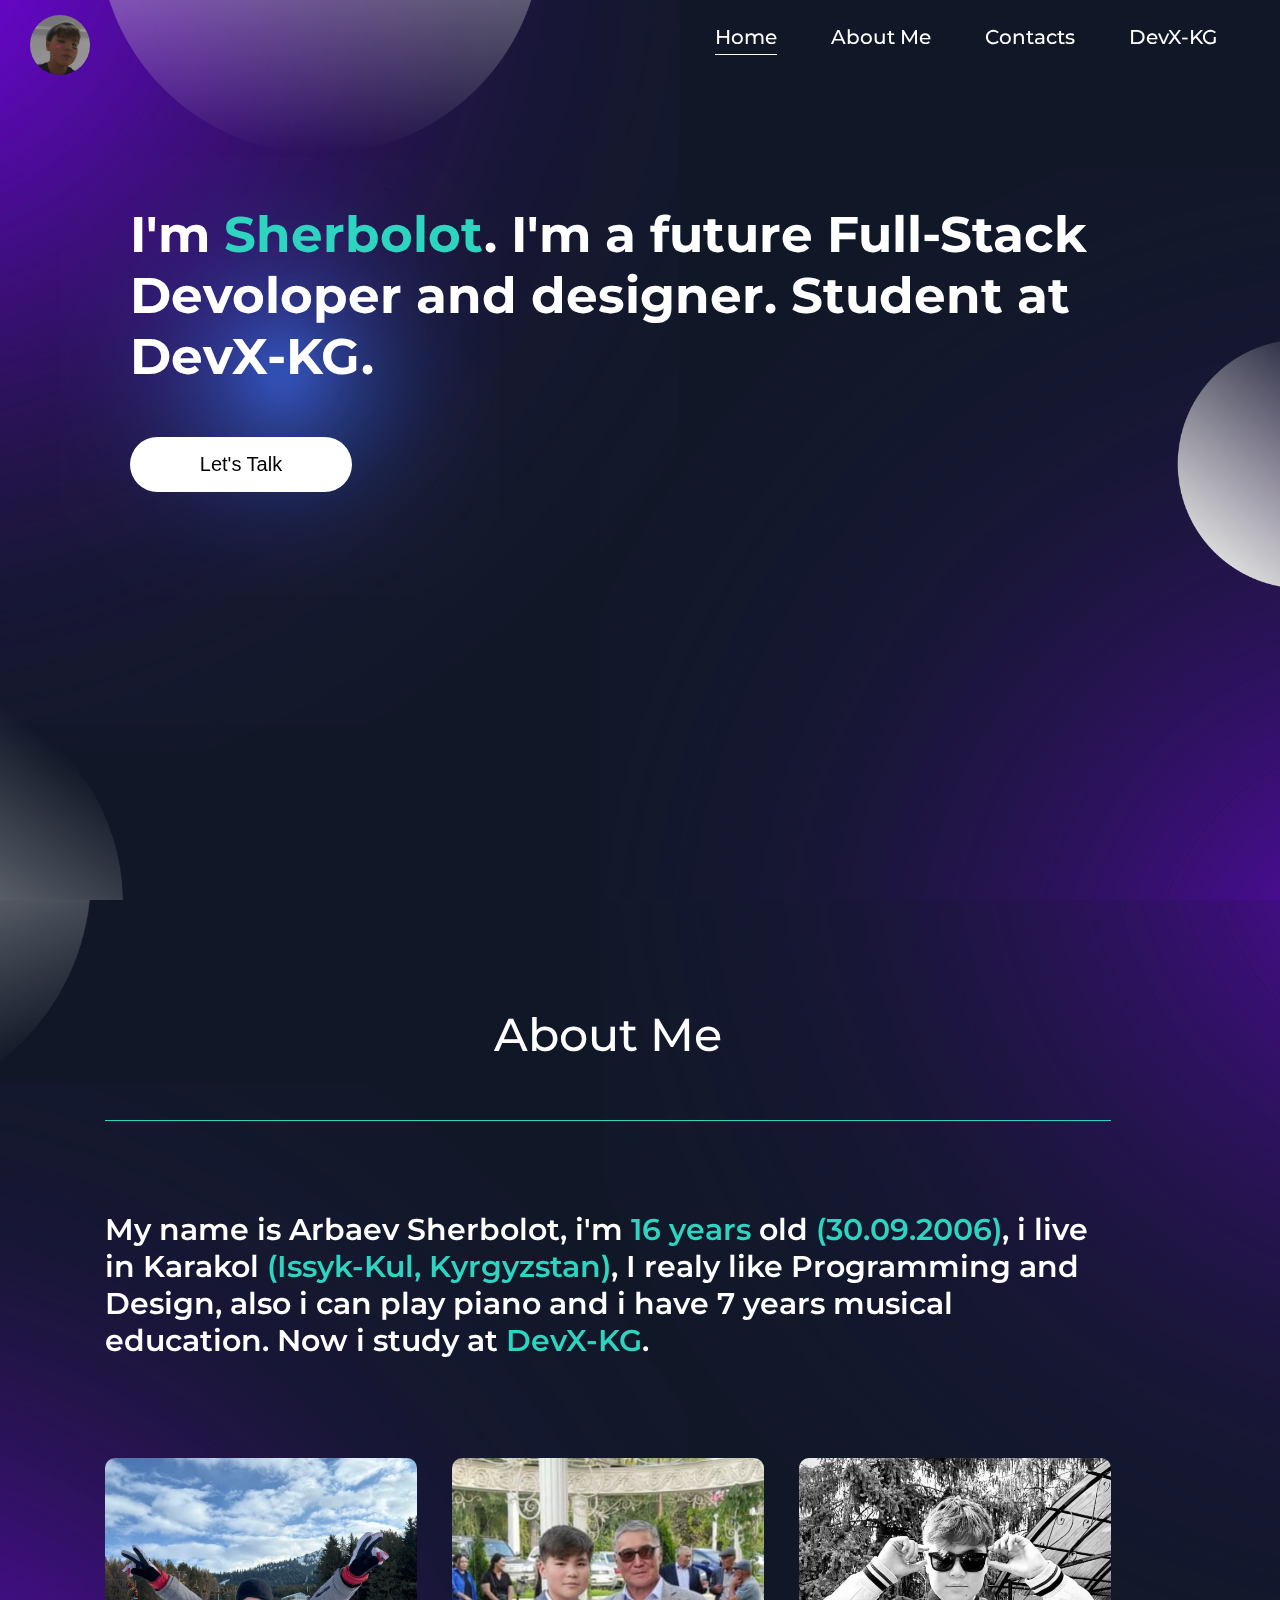
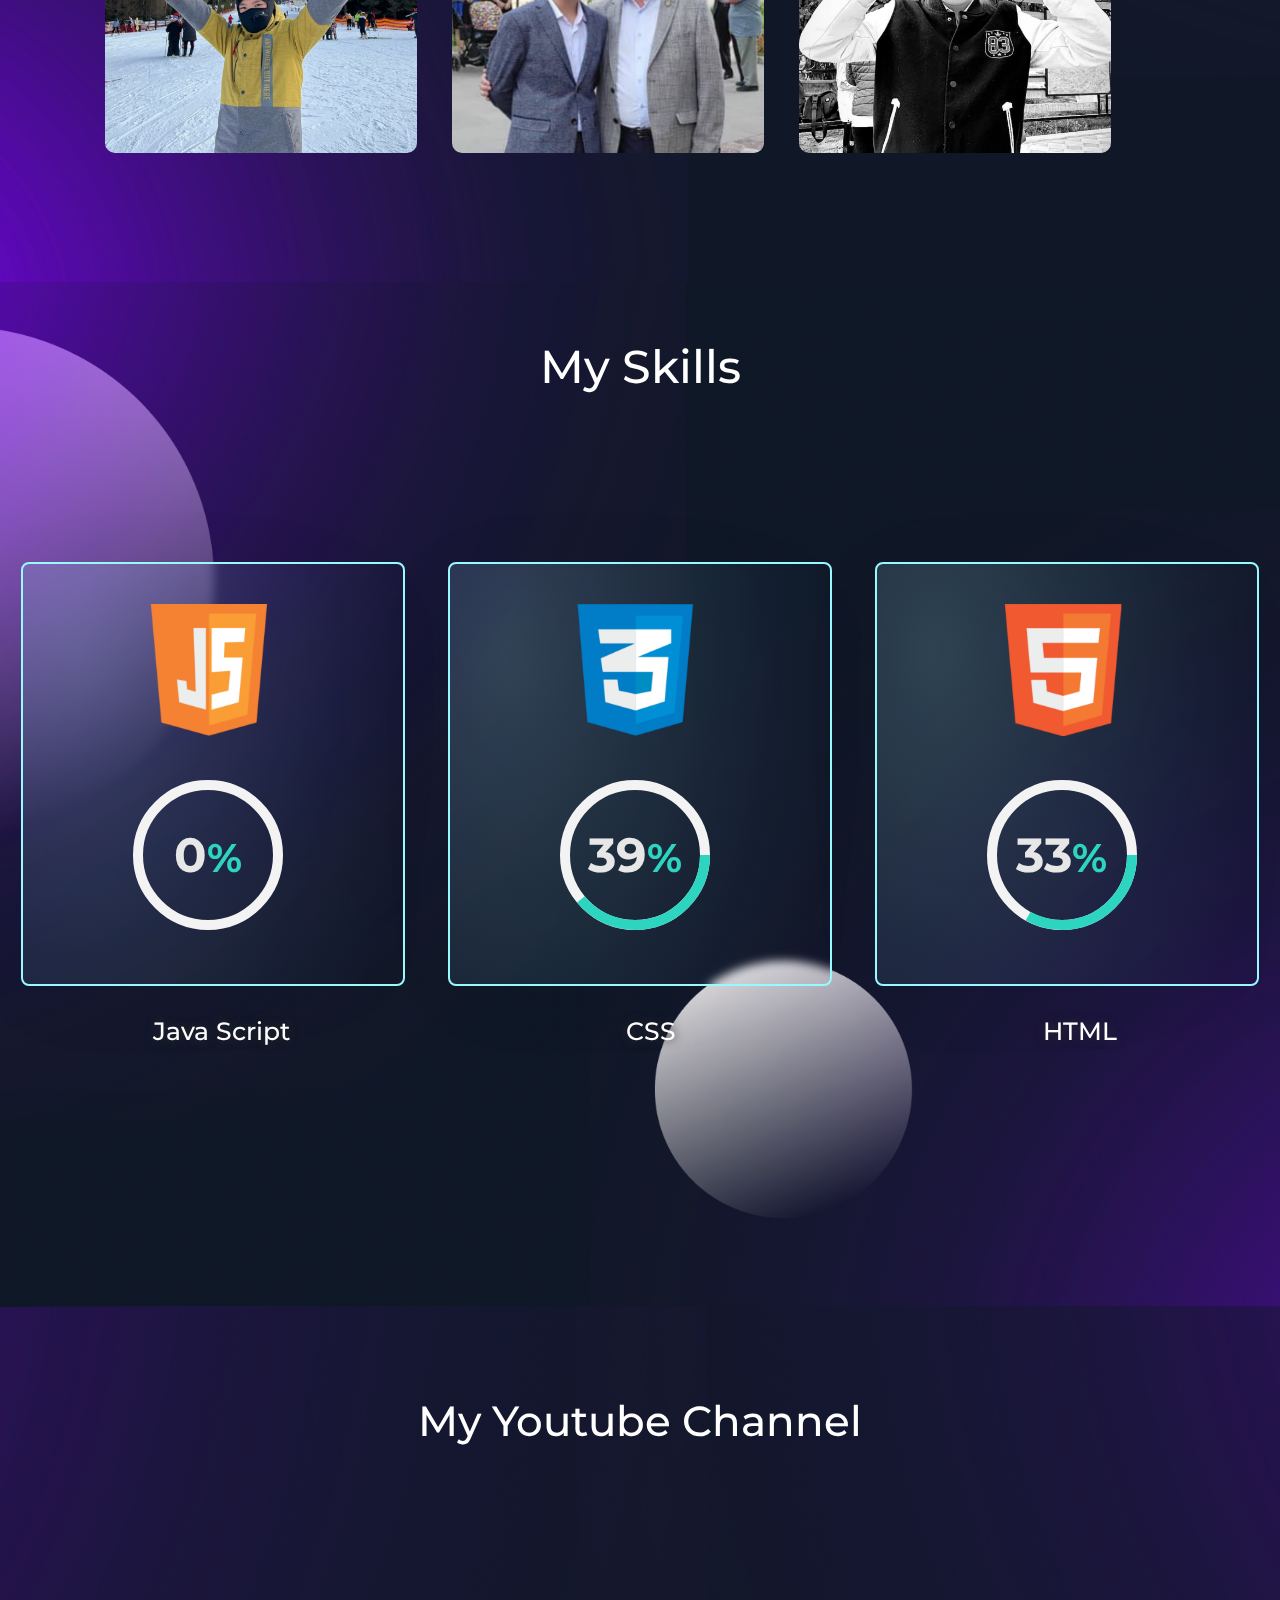
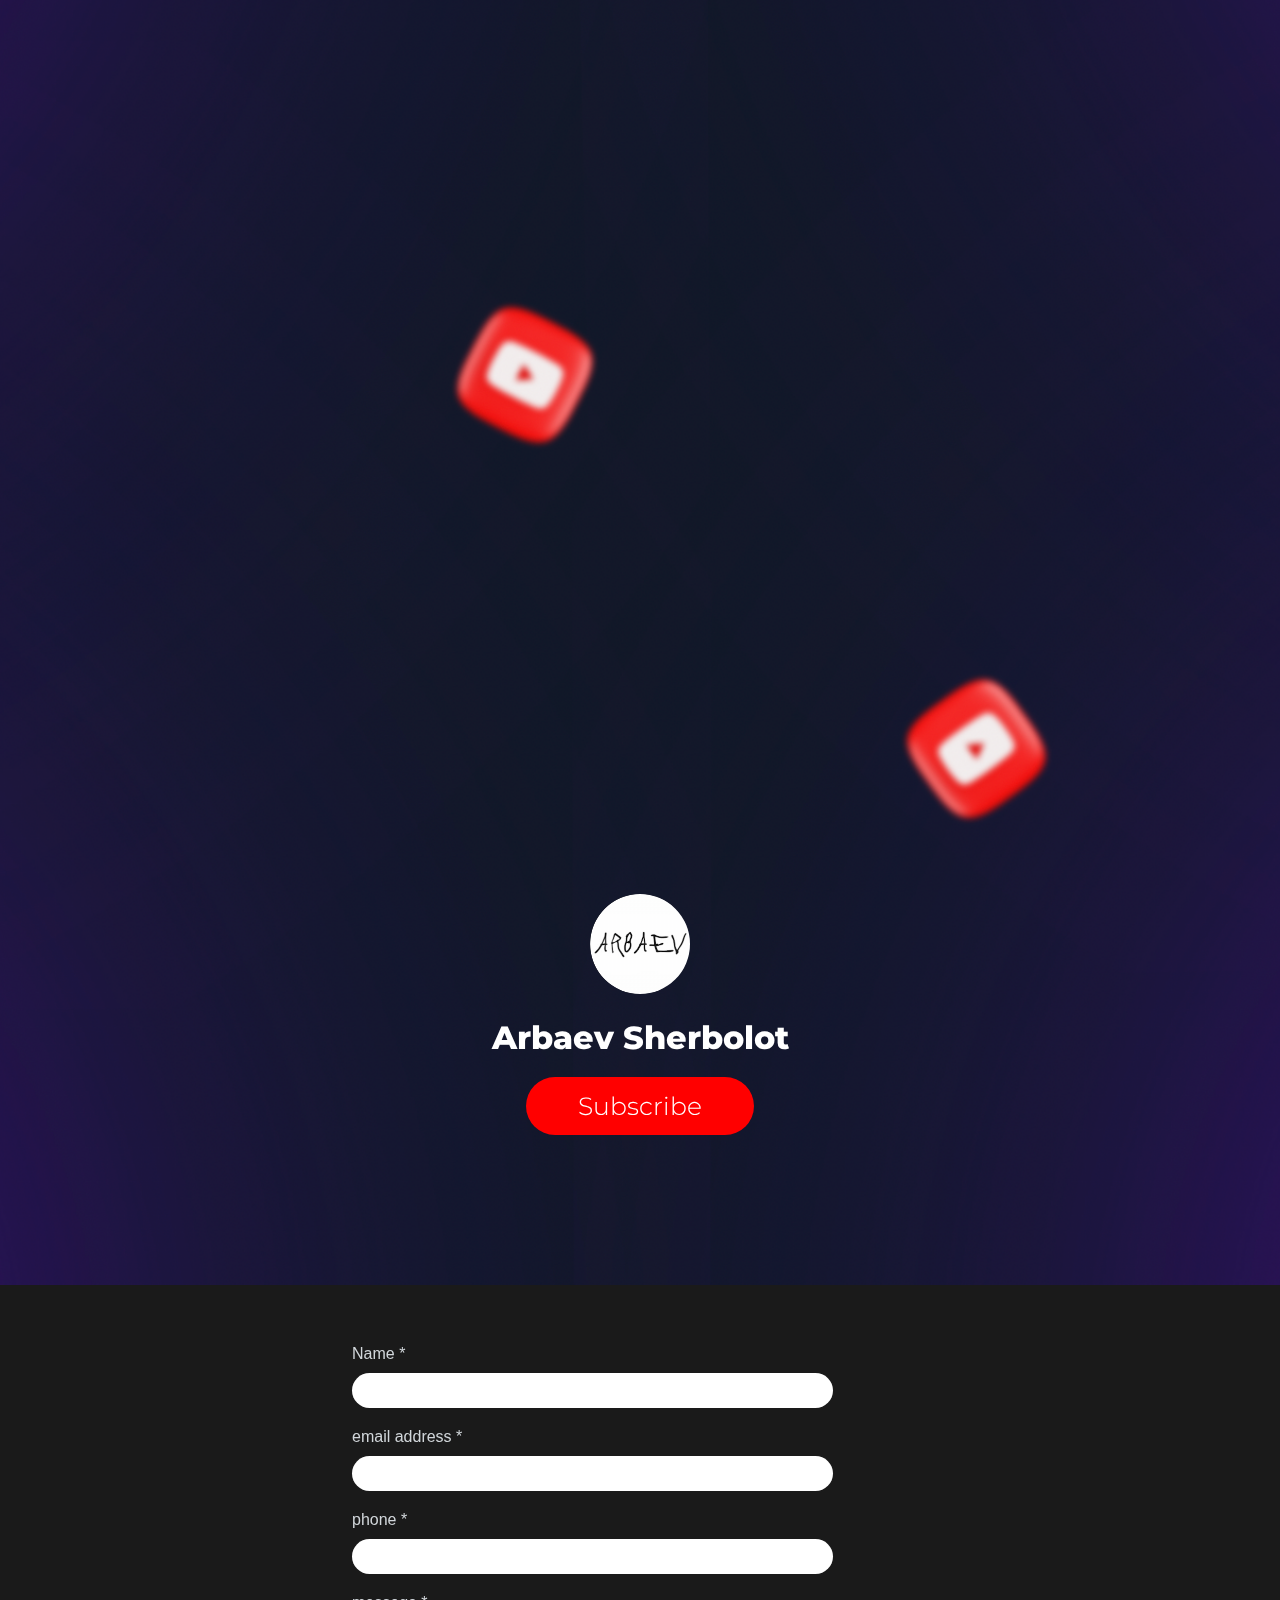
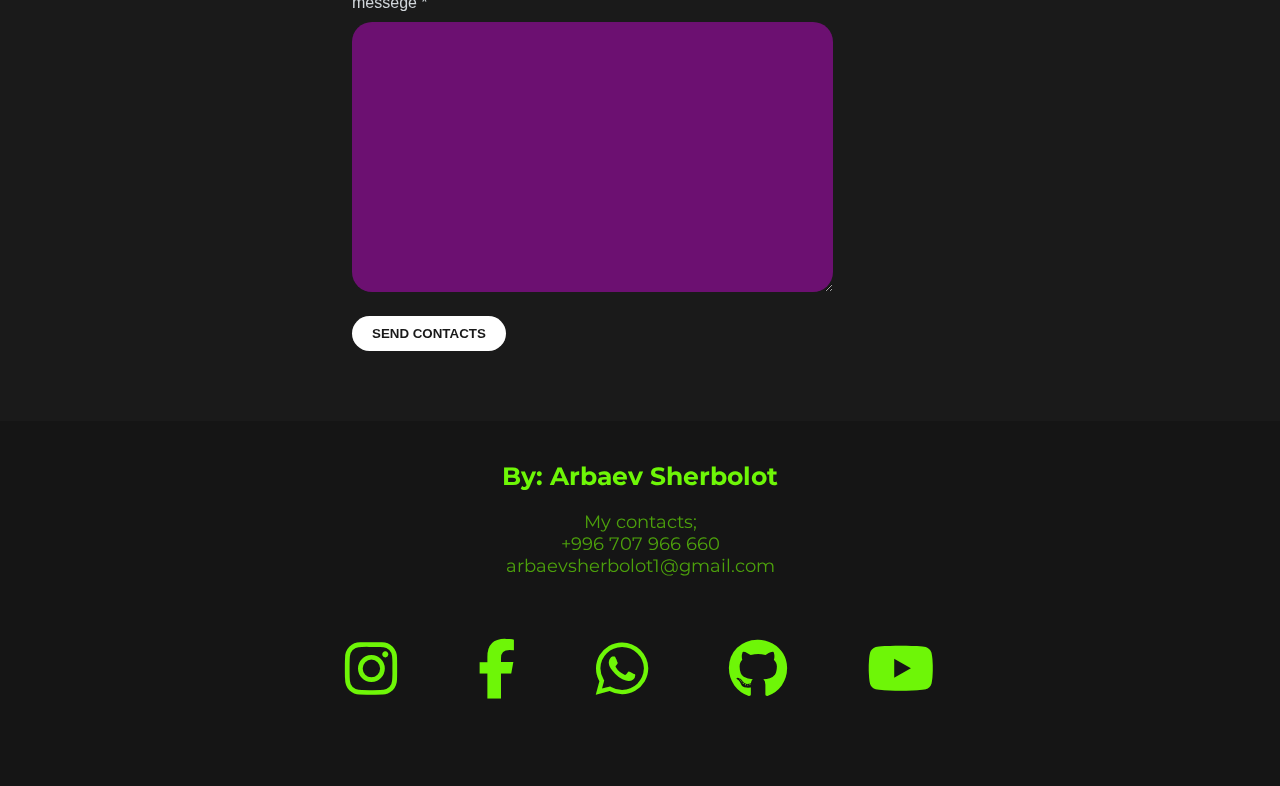
==== commit 670986e5: "addd form" ====
--- a/index.html
+++ b/index.html
@@ -181,6 +181,26 @@
           </div>
         </div>
       </section>
+      <!-- Contacts -->
+      <div class="contact">
+        <div class="cont">
+          <form class="form fl-left">
+            <label>Name *</label>
+            <input type="text" />
+
+            <label>email address *</label>
+            <input type="text" />
+
+            <label>phone *</label>
+            <input type="text" />
+
+            <label>messege *</label>
+            <textarea></textarea>
+<br>
+            <input type="submit" value="SEND CONTACTS" />
+          </form>
+        </div>
+      </div>
       <!-- Footer end -->
       <footer>
         <div class="footer-content">
--- a/Style.css
+++ b/Style.css
@@ -708,4 +708,66 @@
   text-align: center;
   text-transform: capitalize;
   padding-top: 80px;
+}
+
+.contact {
+  background-color: #1a1a1a;
+  color: White;
+  overflow: hidden;
+  padding-top: 50px;
+  padding-bottom: 70px;
+  font-family: 'Lucida Sans', 'Lucida Sans Regular', 'Lucida Grande', 'Lucida Sans Unicode', Geneva, Verdana, sans-serif;
+}
+
+.contact .form {
+  width: 45%;
+}
+
+.contact .form label {
+  display: block;
+  color: #d1d6da;
+  margin: 10px 0;
+}
+
+.contact .form input[type="text"] {
+  background-color: #ffffff;
+  color: #fff;
+  padding: 10px;
+  border: 0;
+  width: 80%;
+  margin-bottom: 10px;
+  border-radius: 20px;
+}
+
+.contact .form textarea {
+  background-color: #f200ff61;
+  color: #fff;
+  padding: 10px;
+  border: 0;
+  width: 80%;
+  margin-bottom: 10px;
+  height: 250px;
+  border-radius: 20px;
+}
+
+.contact .form input[type="submit"] {
+  background-color: white;
+  color: rgb(40, 40, 40);
+  font-weight: 800;
+  text-align: center;
+  padding: 10px 20px;
+  border-radius: 20px;
+  border: 0;
+  margin-top: 10px;
+  transition: .4s;
+  color: rgb(25, 25, 25);
+}
+.contact .form input[type="submit"]:hover {
+  background-color: transparent;
+  border: 2px solid white;
+  color: white;
+}
+.cont {
+  display: flex;
+  justify-content: center;
 }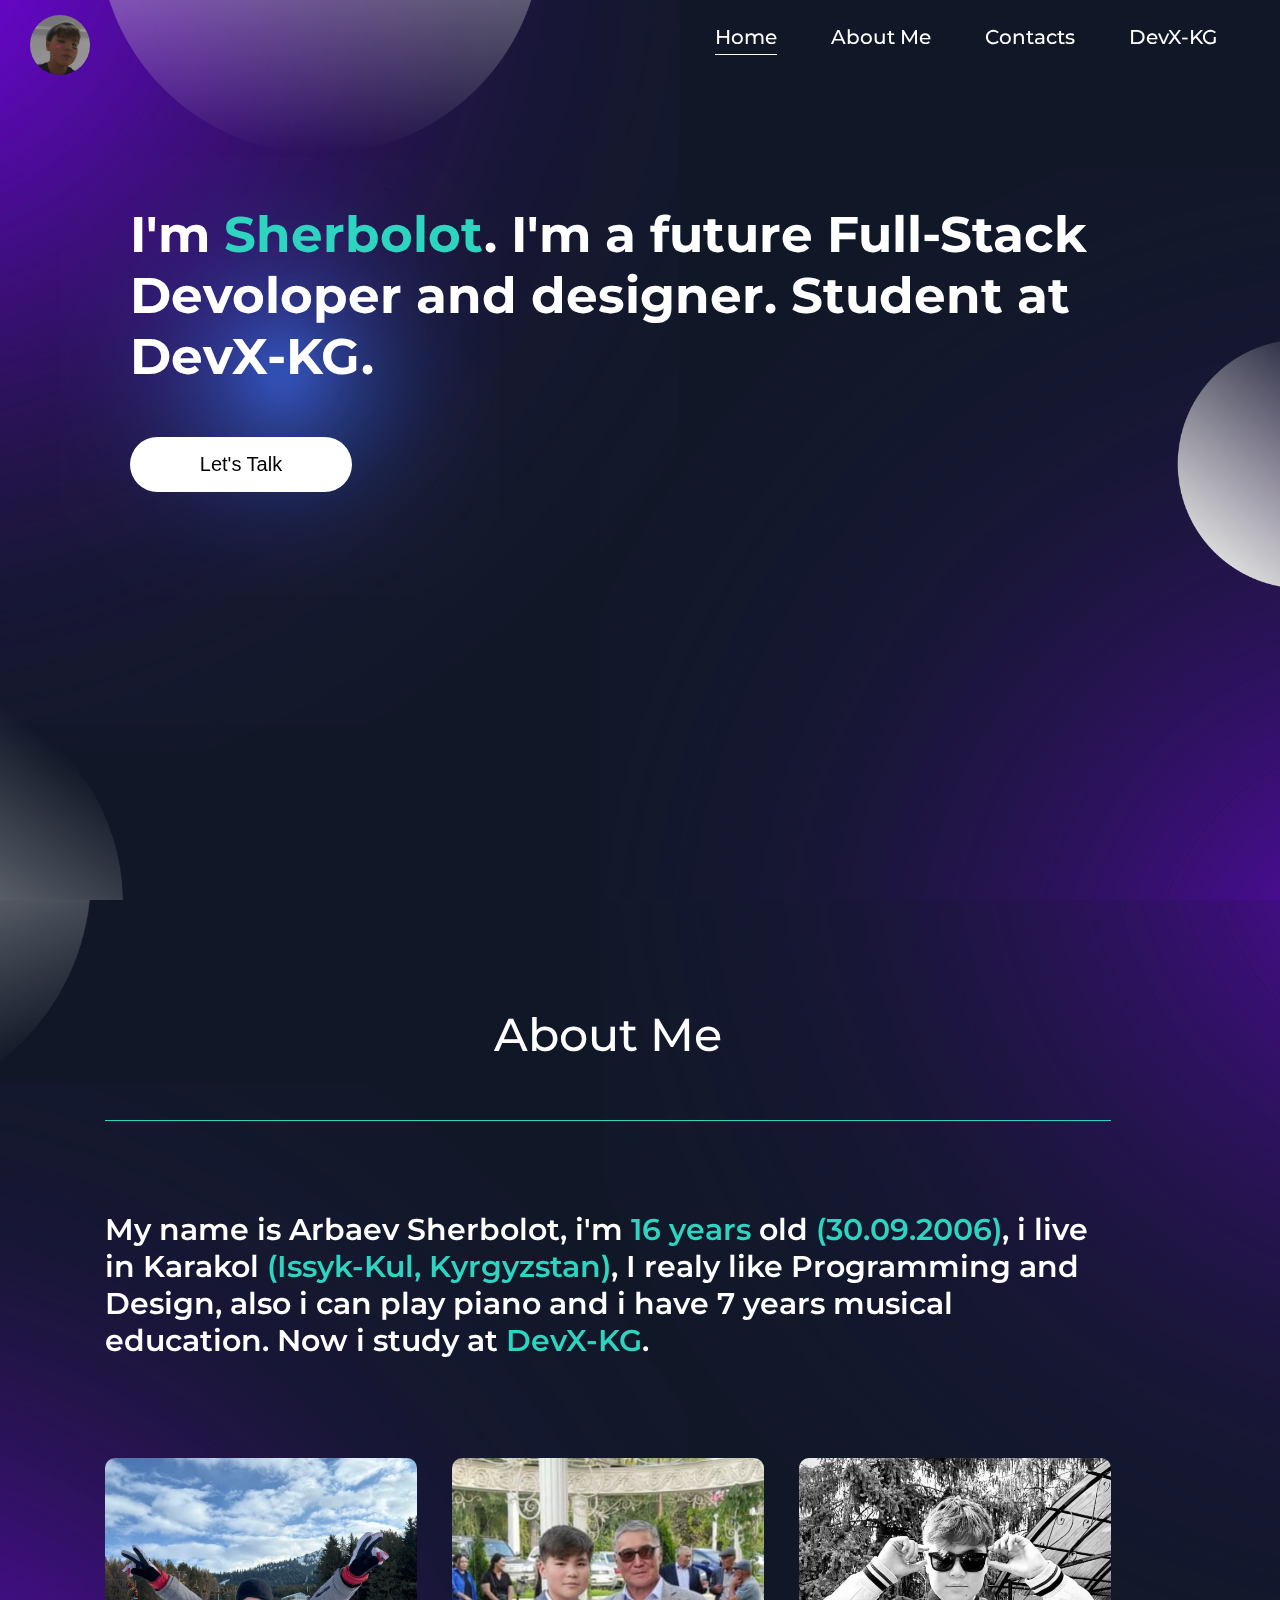
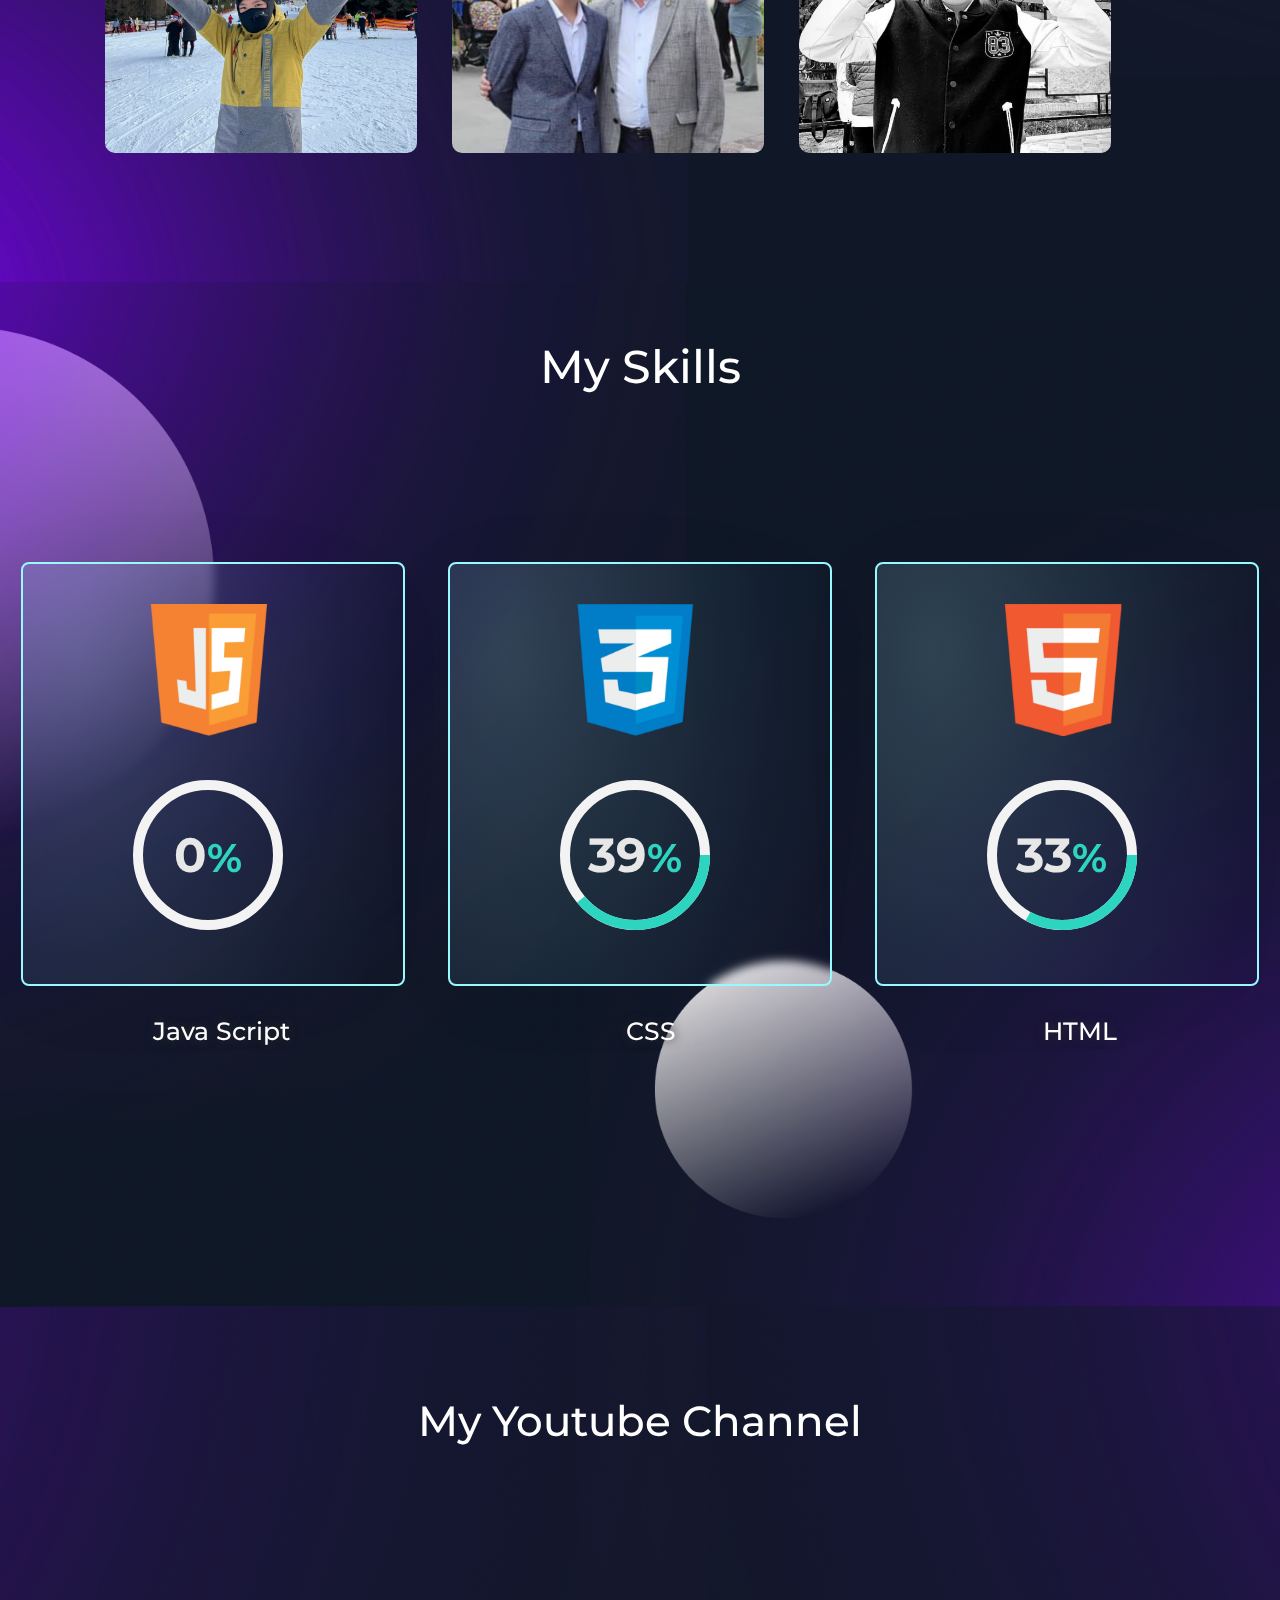
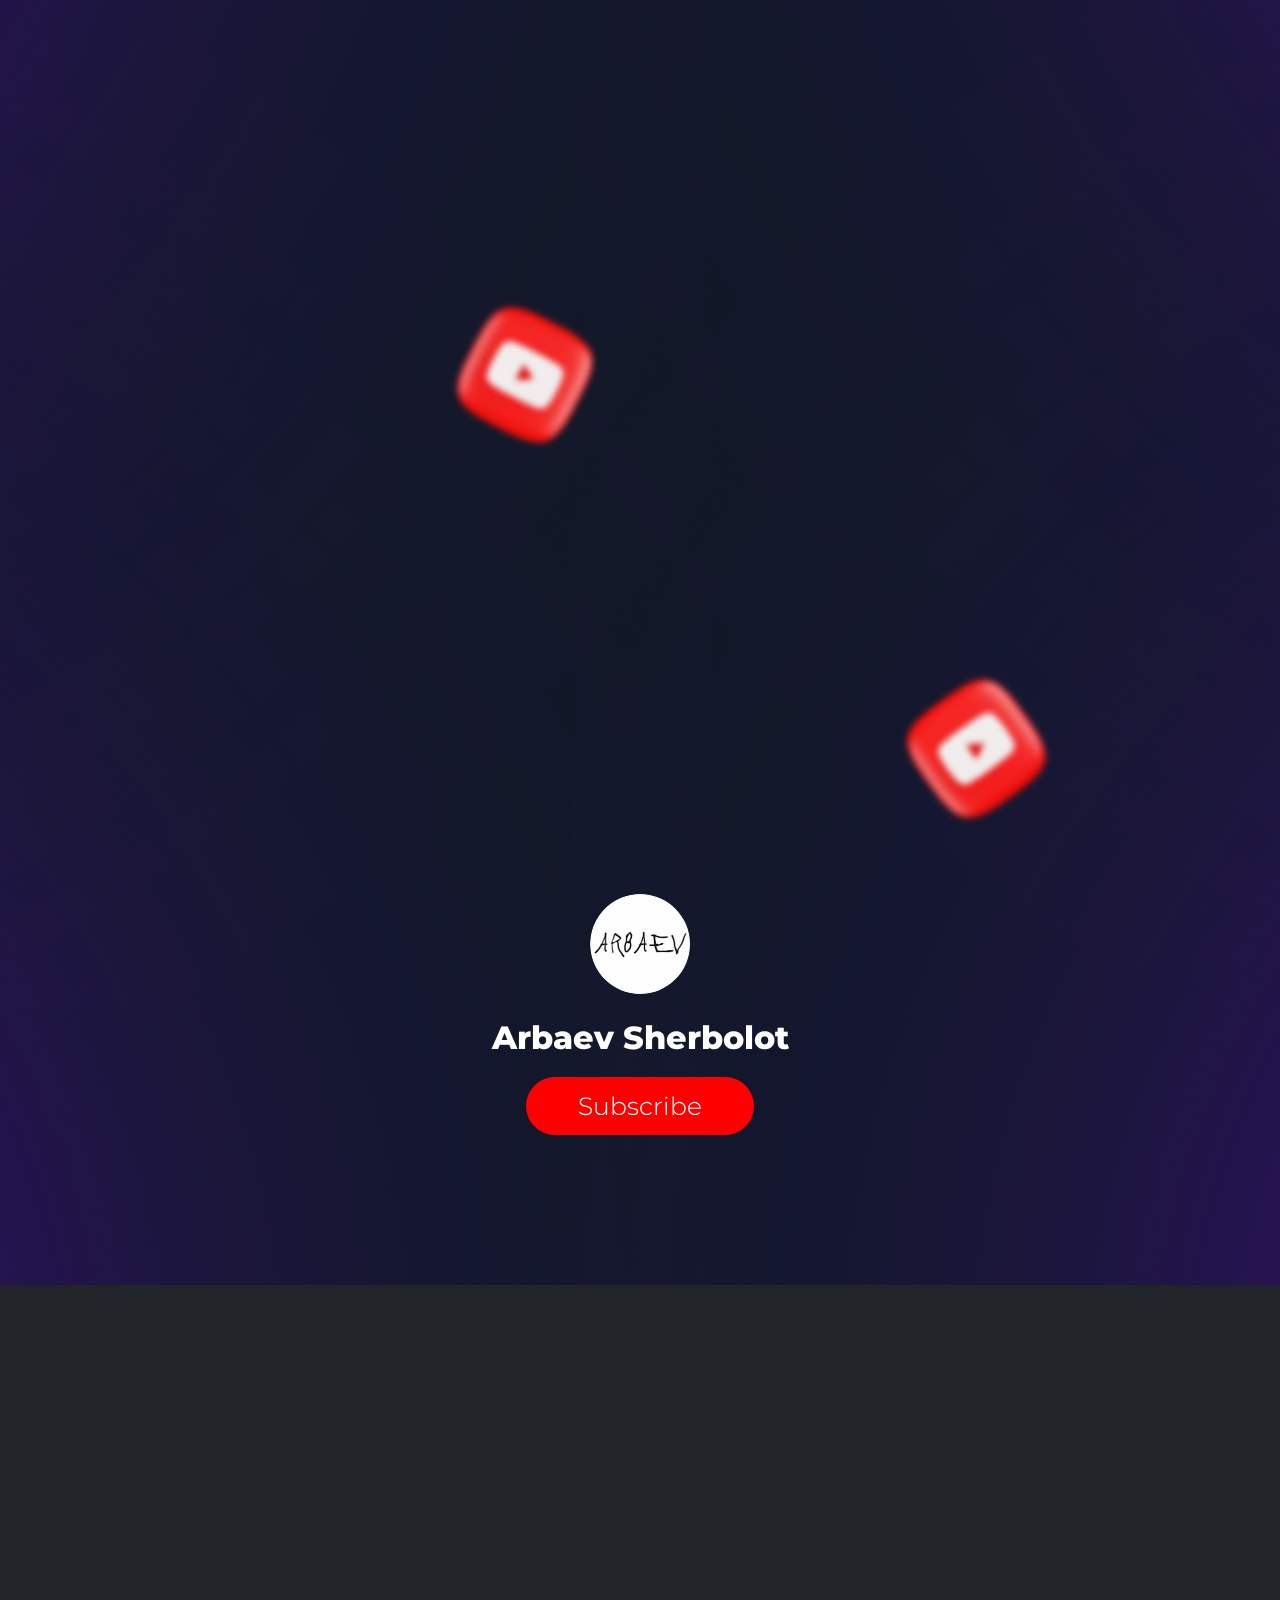
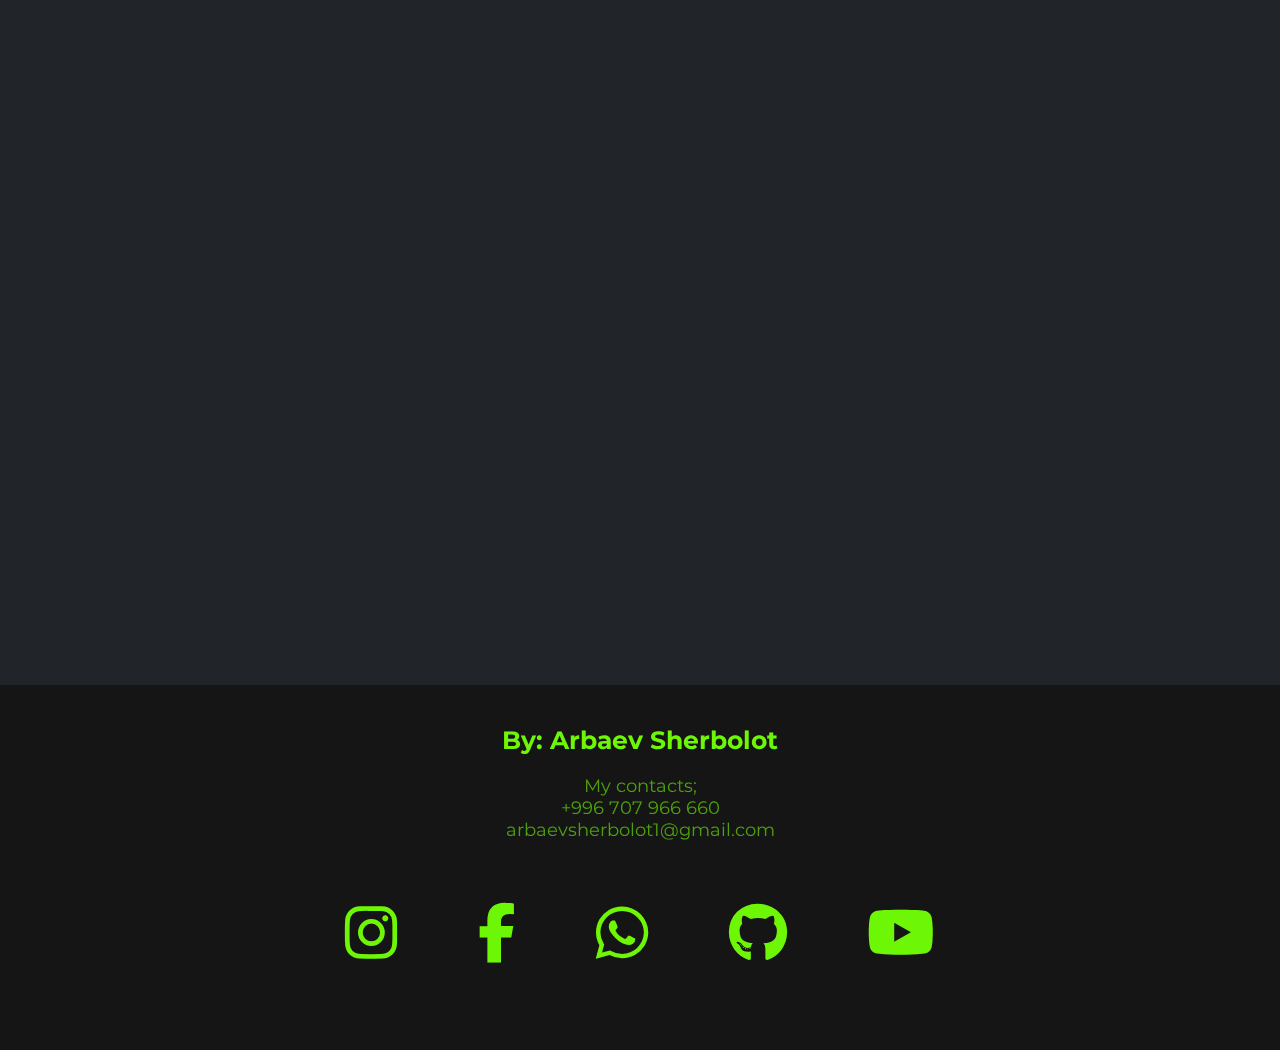
==== commit bb6273da: "added google form" ====
--- a/index.html
+++ b/index.html
@@ -182,24 +182,16 @@
         </div>
       </section>
       <!-- Contacts -->
-      <div class="contact">
-        <div class="cont">
-          <form class="form fl-left">
-            <label>Name *</label>
-            <input type="text" />
-
-            <label>email address *</label>
-            <input type="text" />
-
-            <label>phone *</label>
-            <input type="text" />
-
-            <label>messege *</label>
-            <textarea></textarea>
-<br>
-            <input type="submit" value="SEND CONTACTS" />
-          </form>
-        </div>
+      <div class="google-form">
+        <iframe
+        src="https://docs.google.com/forms/d/e/1FAIpQLSeZepwNqu63ZGymRQ_NbRTq5hblG3Vkdeobe1WRhJ8nD7_Hug/viewform?embedded=true"
+        width="540"
+        height="1000"
+        frameborder="0"
+        marginheight="0"
+        marginwidth="0"
+        >Загрузка…</iframe
+      >
       </div>
       <!-- Footer end -->
       <footer>
--- a/Style.css
+++ b/Style.css
@@ -710,64 +710,8 @@
   padding-top: 80px;
 }
 
-.contact {
-  background-color: #1a1a1a;
-  color: White;
-  overflow: hidden;
-  padding-top: 50px;
-  padding-bottom: 70px;
-  font-family: 'Lucida Sans', 'Lucida Sans Regular', 'Lucida Grande', 'Lucida Sans Unicode', Geneva, Verdana, sans-serif;
-}
-
-.contact .form {
-  width: 45%;
-}
-
-.contact .form label {
-  display: block;
-  color: #d1d6da;
-  margin: 10px 0;
-}
-
-.contact .form input[type="text"] {
-  background-color: #ffffff;
-  color: #fff;
-  padding: 10px;
-  border: 0;
-  width: 80%;
-  margin-bottom: 10px;
-  border-radius: 20px;
-}
-
-.contact .form textarea {
-  background-color: #f200ff61;
-  color: #fff;
-  padding: 10px;
-  border: 0;
-  width: 80%;
-  margin-bottom: 10px;
-  height: 250px;
-  border-radius: 20px;
-}
-
-.contact .form input[type="submit"] {
-  background-color: white;
-  color: rgb(40, 40, 40);
-  font-weight: 800;
-  text-align: center;
-  padding: 10px 20px;
-  border-radius: 20px;
-  border: 0;
-  margin-top: 10px;
-  transition: .4s;
-  color: rgb(25, 25, 25);
-}
-.contact .form input[type="submit"]:hover {
-  background-color: transparent;
-  border: 2px solid white;
-  color: white;
-}
-.cont {
-  display: flex;
-  justify-content: center;
+.google-form{
+  display: flex;
+  justify-content: center;
+  background-color: #212529;
 }